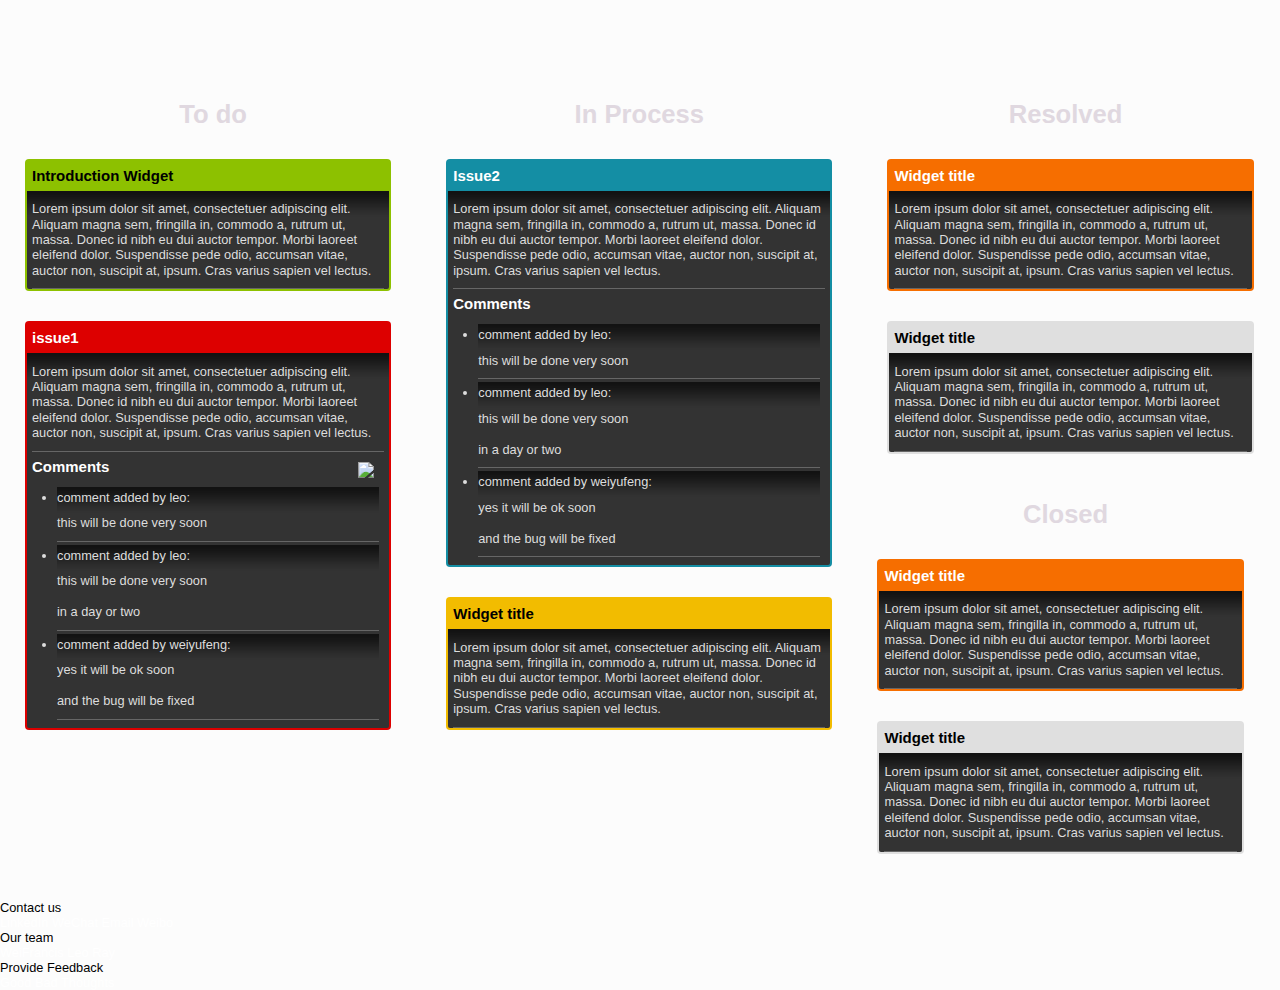
==== index.html @ b5c70c32 "set footer" ====
<!DOCTYPE html PUBLIC "-//W3C//DTD XHTML 1.0 Strict//EN" "http://www.w3.org/TR/xhtml1/DTD/xhtml1-strict.dtd">
<html xmlns="http://www.w3.org/1999/xhtml" lang="en">
<head>
        <meta http-equiv="Content-Type" content="text/html; charset=UTF-8" />
        <title>iNettuts - Welcome!</title>
        
        <link href="inettuts.css" rel="stylesheet" type="text/css" />
        <link rel="stylesheet" href="bootstrap/Buttons/Buttons/css/font-awesome.min.css" />
        <link rel="stylesheet" href="bootstrap/Buttons/Buttons/css/buttons.css" />
        <link rel="stylesheet" type="text/css" href="packaged/css/semantic.css">
        <!--
        <script type="text/javascript" src="javascripts/jquery-1.10.2.min.js"></script> 
        -->
        
        <script type="text/javascript" src="http://jqueryjs.googlecode.com/files/jquery-1.2.6.min.js"></script> 
        <script type="text/javascript" src="jquery-ui-personalized-1.6rc2.min.js"></script>        
        

        <script type="text/javascript">
        $(function(){
          $("#models").load("widget-model.html");
          //$("body").append("widget-model.html");
        });
        </script>

</head>
<body>
    


    <div id="head" class="ui inverted page grid masthead segment">
        <div class="ui transition information visible">
            <h1 class="ui inverted header">Project Name</h1>
        </div>
    </div>
    

    <div id="columns" class="ui inverted page grid stackable relaxed feature segment">
            
        <ul id="column1" class="column">
            <div style="color:#E0D8E0" align="center">
                <h1>To do</h1>
            </div>

            <li class="widget color-green" id="intro">
                <div class="widget-head">
                    <h3>Introduction Widget</h3>
                </div>
                <div class="widget-content">
                    <p>Lorem ipsum dolor sit amet, consectetuer adipiscing elit. Aliquam magna sem, fringilla in, commodo a, rutrum ut, massa. Donec id nibh eu dui auctor tempor. Morbi laoreet eleifend dolor. Suspendisse pede odio, accumsan vitae, auctor non, suscipit at, ipsum. Cras varius sapien vel lectus.</p>
                </div>
            </li>

            <li class="widget color-red" >  
                <div class="widget-head">
                    <h3>issue1</h3>
                </div>

                <div class="widget-content">
                    <p>Lorem ipsum dolor sit amet, consectetuer adipiscing elit. Aliquam magna sem, fringilla in, commodo a, rutrum ut, massa. Donec id nibh eu dui auctor tempor. Morbi laoreet eleifend dolor. Suspendisse pede odio, accumsan vitae, auctor non, suscipit at, ipsum. Cras varius sapien vel lectus.</p>

                    <div class="comments-head">
                            
                            <h3> Comments
                                <a id="createCmt" href="javascript:void(0)"><img src="img/createbtn.png" style="border:0px"  /></a>
                            </h3> 
                            
                    </div>
                    

                    <div id="commentstag_issue1" class="comments-content">
                        <ul>
                         <li>comment added by leo:
                            <p>this will be done very soon</p>
                         </li>
                         <li>comment added by leo:
                            <p>this will be done very soon<br></br>in a day or two</p>
                         </li>
                         <li>comment added by weiyufeng:
                            <p>yes it will be ok soon<br> </br>and the bug will be fixed</p>
                         </li>
                        </ul>
                    </div>

                </div>
            </li>
            
        </ul>

        <ul id="column2" class="column">
            <div style="color:#E0D8E0" align="center">
                <h1>In Process</h1>
            </div>
            <li class="widget color-blue">  
                <div class="widget-head">
                    <h3>Issue2</h3>
                </div>
                <div class="widget-content">
                    <p>Lorem ipsum dolor sit amet, consectetuer adipiscing elit. Aliquam magna sem, fringilla in, commodo a, rutrum ut, massa. Donec id nibh eu dui auctor tempor. Morbi laoreet eleifend dolor. Suspendisse pede odio, accumsan vitae, auctor non, suscipit at, ipsum. Cras varius sapien vel lectus.</p>


                    <div class="comments-head">
                            <h3> Comments</h3>
                    </div>

                    <div id="commentstag_issue2" class="comments-content">
                        <ul>
                         <li>comment added by leo:
                            <p>this will be done very soon</p>
                         </li>
                         <li>comment added by leo:
                            <p>this will be done very soon<br></br>in a day or two</p>
                         </li>
                         <li>comment added by weiyufeng:
                            <p>yes it will be ok soon<br></br> and the bug will be fixed</p>
                         </li>
                        </ul>
                    </div>
                </div>
            </li>
            <li class="widget color-yellow">  
                <div class="widget-head">
                    <h3>Widget title</h3>
                </div>
                <div class="widget-content">
                    <p>Lorem ipsum dolor sit amet, consectetuer adipiscing elit. Aliquam magna sem, fringilla in, commodo a, rutrum ut, massa. Donec id nibh eu dui auctor tempor. Morbi laoreet eleifend dolor. Suspendisse pede odio, accumsan vitae, auctor non, suscipit at, ipsum. Cras varius sapien vel lectus.</p>
                </div>
            </li>
        </ul>


        <ul id="column3" class="column">
            <div style="color:#E0D8E0" align="center">
                <h1>Resolved</h1>
            </div>
            <li class="widget color-orange">  
                <div class="widget-head">
                    <h3>Widget title</h3>
                </div>
                <div class="widget-content">
                    <p>Lorem ipsum dolor sit amet, consectetuer adipiscing elit. Aliquam magna sem, fringilla in, commodo a, rutrum ut, massa. Donec id nibh eu dui auctor tempor. Morbi laoreet eleifend dolor. Suspendisse pede odio, accumsan vitae, auctor non, suscipit at, ipsum. Cras varius sapien vel lectus.</p>
                </div>
            </li>
            <li class="widget color-white">  
                <div class="widget-head">
                    <h3>Widget title</h3>
                </div>
                <div class="widget-content">
                    <p>Lorem ipsum dolor sit amet, consectetuer adipiscing elit. Aliquam magna sem, fringilla in, commodo a, rutrum ut, massa. Donec id nibh eu dui auctor tempor. Morbi laoreet eleifend dolor. Suspendisse pede odio, accumsan vitae, auctor non, suscipit at, ipsum. Cras varius sapien vel lectus.</p>
                </div>
            </li>
        </ul>


        <ul id="column4" class="column alignright">
            <div style="color:#E0D8E0" align="center">
                <h1>Closed</h1>
            </div>
            <li class="widget color-orange">  
                <div class="widget-head">
                    <h3>Widget title</h3>
                </div>
                <div class="widget-content">
                    <p>Lorem ipsum dolor sit amet, consectetuer adipiscing elit. Aliquam magna sem, fringilla in, commodo a, rutrum ut, massa. Donec id nibh eu dui auctor tempor. Morbi laoreet eleifend dolor. Suspendisse pede odio, accumsan vitae, auctor non, suscipit at, ipsum. Cras varius sapien vel lectus.</p>
                </div>
            </li>
            <li class="widget color-white">  
                <div class="widget-head">
                    <h3>Widget title</h3>
                </div>
                <div class="widget-content">
                    <p>Lorem ipsum dolor sit amet, consectetuer adipiscing elit. Aliquam magna sem, fringilla in, commodo a, rutrum ut, massa. Donec id nibh eu dui auctor tempor. Morbi laoreet eleifend dolor. Suspendisse pede odio, accumsan vitae, auctor non, suscipit at, ipsum. Cras varius sapien vel lectus.</p>
                </div>
            </li>
        </ul>
        
    </div>
    
    <div class="ui inverted teal page grid segment">

        <div class="ten wide column">
        <div class="ui three column stackable grid">
                <div class="column">
                    <div class="ui header">Contact us
                        <div class="ui inverted link list">
                            <a class="item">LinkedIn</a>
                            <a class="item">WeChat</a>
                            <a class="item">Email</a>
                            <a class="item">Weibo</a>
                        </div>
                    </div>
                </div>
                <div class="column">
                    <div class="ui header">Our team
                        <div class="ui inverted link list">
                            <a class="item">WeiFrancis</a>
                            <a class="item">Leo</a>
                            <a class="item">Ray</a>
                        </div>
                    </div>
                </div>
                <div class="column">
                    <div class="ui header">Provide Feedback
                        <div class="ui inverted link list">
                            <a class="item">Good</a>
                            <a class="item">Bad</a>
                            <a class="item">Thoughts</a>
                        </div>
                    </div>
                </div>
            </div>
        </div>
    </div>

    <div id="models" style="display:none"></div>
    
    <script type="text/javascript" src="inettuts.js"></script>
</body>
</html>
---- inettuts.css ----
/* Reset */
body,img,p,h1,h2,h3,h4,h5,h6,ul,ol {margin:0; padding:0; list-style:none; border:none;}
/* End Reset */

body {font-size:0.8em; font-family:Arial,Verdana,Sans-Serif; background: #FCFCFC;}
a {color:white;}

/* Colors */
.color-yellow {background:#f2bc00;}
.color-red    {background:#dd0000;}
.color-blue   {background:#148ea4;}
.color-white  {background:#dfdfdf;}
.color-orange {background:#f66e00;}
.color-green  {background:#8dc100;}
.color-yellow h3,
.color-white h3,
.color-green h3
	{color:#000;}
.color-red h3,
.color-blue h3,
.color-orange h3
	{color:#FFF;}
/* End Colors */

/* Head section */
#head {
/*    background: #000 url(img/head-bg.png) repeat-x;*/
    height: 100px;
}
#head h1 {
    line-height: 100px;
    color: #222222;
    text-align: center;
/*    background: url(img/inettuts.png) no-repeat center;*/
    text-indent: -9999em
}
/* End Head Section */

/* Columns section */
#columns .column {
    float: left;
    width: 33.3%;
		/* Min-height: */
		min-height: 400px;
		height: auto !important; 
		height: 400px;
}

#columns .column .alignright{
    position: right;
    width: 33.3%;
        /* Min-height: */
        min-height: 400px;
        height: auto !important; 
        height: 400px;
        
}

/* Column dividers (background-images) : */
	#columns #column1 { /*background: url(img/column-bg-left.png) no-repeat right top;*/ }
	#columns #column3 { /*background: url(img/column-bg-right.png) no-repeat left top;*/ }
    #columns #column4 { /*background: url(img/column-bg-right.png) no-repeat left top;*/ }
	
#columns #column1 .widget { margin: 30px 35px 0 25px; }
#columns #column3 .widget { margin: 30px 25px 0 35px; }
#columns #column4 .widget { margin: 30px 35px 0 25px; }
#columns .widget {
    margin: 30px 20px 0 20px;
    padding: 2px;
    -moz-border-radius: 4px;
    -webkit-border-radius: 4px;
}
#columns .widget .widget-head {
    color: #000;
    overflow: hidden;
    width: 100%;
    height: 30px;
    line-height: 30px;
}
#columns .widget .widget-head h3 {
    padding: 0 5px;
    float: left;
}
#columns .widget .widget-content {
    background: #333 url(img/widget-content-bg.png) repeat-x;
    padding: 0 5px;
    color: #DDD;
    -moz-border-radius-bottomleft: 2px;
    -moz-border-radius-bottomright: 2px;
    -webkit-border-bottom-left-radius: 2px;
    -webkit-border-bottom-right-radius: 2px;
    line-height: 1.2em;
    overflow: hidden;
}

#columns .widget .widget-content p {
    padding: 0.8em 0;
    border-bottom: 1px solid #666;
}
#columns .widget .widget-content img {
    float: right;
    margin: 10px;
    border: 1px solid #FFF;
}
#columns .widget .widget-content pre {
    padding: 0.5em 5px;
    color: #EEE;
    font-size: 12px;
}
#columns .widget .widget-content ul {
    padding: 5px 0 5px 20px;
    list-style: disc;
}
#columns .widget .widget-content ul li {padding: 3px 0;}
#columns .widget .widget-content ul.images {
    padding: 7px 0 0 0;
    list-style: none;
    height: 1%;
}
#columns .widget .widget-content ul.images li {
    display: inline;
    float: left;
}
#columns .widget .widget-content ul.images img {
    display: inline;
    float: left;
    margin: 0 0 7px 7px;
}
#columns .widget .widget-content .comments-head{
    color: #000;
    overflow: hidden;
    width: 100%;
    height: 30px;
    line-height: 30px;
}
#columns .widget .widget-content .comments-content{
    padding: 0 5px;
    color: #DDD;
    -moz-border-radius-bottomleft: 2px;
    -moz-border-radius-bottomright: 2px;
    -webkit-border-bottom-left-radius: 2px;
    -webkit-border-bottom-right-radius: 2px;
    line-height: 1.2em;
    overflow: hidden;
}
#columns .widget .widget-content .comments-content ul li{
    background: #333 url(img/widget-content-bg.png) repeat-x;
}
/* End Columns section */
---- bootstrap/Buttons/Buttons/css/buttons.css ----
@-webkit-keyframes glowing {
  /* line 8, ../scss/partials/_glow.scss */
  from {
    -webkit-box-shadow: 0px 0px 0px rgba(44, 154, 219, 0.3), 0px 1px 2px rgba(0, 0, 0, 0.2);
    -moz-box-shadow: 0px 0px 0px rgba(44, 154, 219, 0.3), 0px 1px 2px rgba(0, 0, 0, 0.2);
    box-shadow: 0px 0px 0px rgba(44, 154, 219, 0.3), 0px 1px 2px rgba(0, 0, 0, 0.2);
  }

  /* line 9, ../scss/partials/_glow.scss */
  50% {
    -webkit-box-shadow: 0px 0px 16px rgba(44, 154, 219, 0.8), 0px 1px 2px rgba(0, 0, 0, 0.2);
    -moz-box-shadow: 0px 0px 16px rgba(44, 154, 219, 0.8), 0px 1px 2px rgba(0, 0, 0, 0.2);
    box-shadow: 0px 0px 16px rgba(44, 154, 219, 0.8), 0px 1px 2px rgba(0, 0, 0, 0.2);
  }

  /* line 10, ../scss/partials/_glow.scss */
  to {
    -webkit-box-shadow: 0px 0px 0px rgba(44, 154, 219, 0.3), 0px 1px 2px rgba(0, 0, 0, 0.2);
    -moz-box-shadow: 0px 0px 0px rgba(44, 154, 219, 0.3), 0px 1px 2px rgba(0, 0, 0, 0.2);
    box-shadow: 0px 0px 0px rgba(44, 154, 219, 0.3), 0px 1px 2px rgba(0, 0, 0, 0.2);
  }
}

@-khtml-keyframes glowing {
  /* line 14, ../scss/partials/_glow.scss */
  from {
    -webkit-box-shadow: 0px 0px 0px rgba(44, 154, 219, 0.3), 0px 1px 2px rgba(0, 0, 0, 0.2);
    -moz-box-shadow: 0px 0px 0px rgba(44, 154, 219, 0.3), 0px 1px 2px rgba(0, 0, 0, 0.2);
    box-shadow: 0px 0px 0px rgba(44, 154, 219, 0.3), 0px 1px 2px rgba(0, 0, 0, 0.2);
  }

  /* line 15, ../scss/partials/_glow.scss */
  50% {
    -webkit-box-shadow: 0px 0px 16px rgba(44, 154, 219, 0.8), 0px 1px 2px rgba(0, 0, 0, 0.2);
    -moz-box-shadow: 0px 0px 16px rgba(44, 154, 219, 0.8), 0px 1px 2px rgba(0, 0, 0, 0.2);
    box-shadow: 0px 0px 16px rgba(44, 154, 219, 0.8), 0px 1px 2px rgba(0, 0, 0, 0.2);
  }

  /* line 16, ../scss/partials/_glow.scss */
  to {
    -webkit-box-shadow: 0px 0px 0px rgba(44, 154, 219, 0.3), 0px 1px 2px rgba(0, 0, 0, 0.2);
    -moz-box-shadow: 0px 0px 0px rgba(44, 154, 219, 0.3), 0px 1px 2px rgba(0, 0, 0, 0.2);
    box-shadow: 0px 0px 0px rgba(44, 154, 219, 0.3), 0px 1px 2px rgba(0, 0, 0, 0.2);
  }
}

@-moz-keyframes glowing {
  /* line 20, ../scss/partials/_glow.scss */
  from {
    -webkit-box-shadow: 0px 0px 0px rgba(44, 154, 219, 0.3), 0px 1px 2px rgba(0, 0, 0, 0.2);
    -moz-box-shadow: 0px 0px 0px rgba(44, 154, 219, 0.3), 0px 1px 2px rgba(0, 0, 0, 0.2);
    box-shadow: 0px 0px 0px rgba(44, 154, 219, 0.3), 0px 1px 2px rgba(0, 0, 0, 0.2);
  }

  /* line 21, ../scss/partials/_glow.scss */
  50% {
    -webkit-box-shadow: 0px 0px 16px rgba(44, 154, 219, 0.8), 0px 1px 2px rgba(0, 0, 0, 0.2);
    -moz-box-shadow: 0px 0px 16px rgba(44, 154, 219, 0.8), 0px 1px 2px rgba(0, 0, 0, 0.2);
    box-shadow: 0px 0px 16px rgba(44, 154, 219, 0.8), 0px 1px 2px rgba(0, 0, 0, 0.2);
  }

  /* line 22, ../scss/partials/_glow.scss */
  to {
    -webkit-box-shadow: 0px 0px 0px rgba(44, 154, 219, 0.3), 0px 1px 2px rgba(0, 0, 0, 0.2);
    -moz-box-shadow: 0px 0px 0px rgba(44, 154, 219, 0.3), 0px 1px 2px rgba(0, 0, 0, 0.2);
    box-shadow: 0px 0px 0px rgba(44, 154, 219, 0.3), 0px 1px 2px rgba(0, 0, 0, 0.2);
  }
}

@-ms-keyframes glowing {
  /* line 26, ../scss/partials/_glow.scss */
  from {
    -webkit-box-shadow: 0px 0px 0px rgba(44, 154, 219, 0.3), 0px 1px 2px rgba(0, 0, 0, 0.2);
    -moz-box-shadow: 0px 0px 0px rgba(44, 154, 219, 0.3), 0px 1px 2px rgba(0, 0, 0, 0.2);
    box-shadow: 0px 0px 0px rgba(44, 154, 219, 0.3), 0px 1px 2px rgba(0, 0, 0, 0.2);
  }

  /* line 27, ../scss/partials/_glow.scss */
  50% {
    -webkit-box-shadow: 0px 0px 16px rgba(44, 154, 219, 0.8), 0px 1px 2px rgba(0, 0, 0, 0.2);
    -moz-box-shadow: 0px 0px 16px rgba(44, 154, 219, 0.8), 0px 1px 2px rgba(0, 0, 0, 0.2);
    box-shadow: 0px 0px 16px rgba(44, 154, 219, 0.8), 0px 1px 2px rgba(0, 0, 0, 0.2);
  }

  /* line 28, ../scss/partials/_glow.scss */
  to {
    -webkit-box-shadow: 0px 0px 0px rgba(44, 154, 219, 0.3), 0px 1px 2px rgba(0, 0, 0, 0.2);
    -moz-box-shadow: 0px 0px 0px rgba(44, 154, 219, 0.3), 0px 1px 2px rgba(0, 0, 0, 0.2);
    box-shadow: 0px 0px 0px rgba(44, 154, 219, 0.3), 0px 1px 2px rgba(0, 0, 0, 0.2);
  }
}

@-o-keyframes glowing {
  /* line 32, ../scss/partials/_glow.scss */
  from {
    -webkit-box-shadow: 0px 0px 0px rgba(44, 154, 219, 0.3), 0px 1px 2px rgba(0, 0, 0, 0.2);
    -moz-box-shadow: 0px 0px 0px rgba(44, 154, 219, 0.3), 0px 1px 2px rgba(0, 0, 0, 0.2);
    box-shadow: 0px 0px 0px rgba(44, 154, 219, 0.3), 0px 1px 2px rgba(0, 0, 0, 0.2);
  }

  /* line 33, ../scss/partials/_glow.scss */
  50% {
    -webkit-box-shadow: 0px 0px 16px rgba(44, 154, 219, 0.8), 0px 1px 2px rgba(0, 0, 0, 0.2);
    -moz-box-shadow: 0px 0px 16px rgba(44, 154, 219, 0.8), 0px 1px 2px rgba(0, 0, 0, 0.2);
    box-shadow: 0px 0px 16px rgba(44, 154, 219, 0.8), 0px 1px 2px rgba(0, 0, 0, 0.2);
  }

  /* line 34, ../scss/partials/_glow.scss */
  to {
    -webkit-box-shadow: 0px 0px 0px rgba(44, 154, 219, 0.3), 0px 1px 2px rgba(0, 0, 0, 0.2);
    -moz-box-shadow: 0px 0px 0px rgba(44, 154, 219, 0.3), 0px 1px 2px rgba(0, 0, 0, 0.2);
    box-shadow: 0px 0px 0px rgba(44, 154, 219, 0.3), 0px 1px 2px rgba(0, 0, 0, 0.2);
  }
}

@keyframes glowing {
  /* line 38, ../scss/partials/_glow.scss */
  from {
    -webkit-box-shadow: 0px 0px 0px rgba(44, 154, 219, 0.3), 0px 1px 2px rgba(0, 0, 0, 0.2);
    -moz-box-shadow: 0px 0px 0px rgba(44, 154, 219, 0.3), 0px 1px 2px rgba(0, 0, 0, 0.2);
    box-shadow: 0px 0px 0px rgba(44, 154, 219, 0.3), 0px 1px 2px rgba(0, 0, 0, 0.2);
  }

  /* line 39, ../scss/partials/_glow.scss */
  50% {
    -webkit-box-shadow: 0px 0px 16px rgba(44, 154, 219, 0.8), 0px 1px 2px rgba(0, 0, 0, 0.2);
    -moz-box-shadow: 0px 0px 16px rgba(44, 154, 219, 0.8), 0px 1px 2px rgba(0, 0, 0, 0.2);
    box-shadow: 0px 0px 16px rgba(44, 154, 219, 0.8), 0px 1px 2px rgba(0, 0, 0, 0.2);
  }

  /* line 40, ../scss/partials/_glow.scss */
  to {
    -webkit-box-shadow: 0px 0px 0px rgba(44, 154, 219, 0.3), 0px 1px 2px rgba(0, 0, 0, 0.2);
    -moz-box-shadow: 0px 0px 0px rgba(44, 154, 219, 0.3), 0px 1px 2px rgba(0, 0, 0, 0.2);
    box-shadow: 0px 0px 0px rgba(44, 154, 219, 0.3), 0px 1px 2px rgba(0, 0, 0, 0.2);
  }
}

/* line 25, ../scss/partials/_buttons.scss */
.button {
  -webkit-box-shadow: inset 0px 1px 0px rgba(255, 255, 255, 0.5), 0px 1px 2px rgba(0, 0, 0, 0.15);
  -moz-box-shadow: inset 0px 1px 0px rgba(255, 255, 255, 0.5), 0px 1px 2px rgba(0, 0, 0, 0.15);
  box-shadow: inset 0px 1px 0px rgba(255, 255, 255, 0.5), 0px 1px 2px rgba(0, 0, 0, 0.15);
  background-color: #eeeeee;
  background: -webkit-gradient(linear, 50% 0%, 50% 100%, color-stop(0%, #fbfbfb), color-stop(100%, #e1e1e1));
  background: -webkit-linear-gradient(top, #fbfbfb, #e1e1e1);
  background: -moz-linear-gradient(top, #fbfbfb, #e1e1e1);
  background: -o-linear-gradient(top, #fbfbfb, #e1e1e1);
  background: linear-gradient(top, #fbfbfb, #e1e1e1);
  display: -moz-inline-stack;
  display: inline-block;
  vertical-align: middle;
  *vertical-align: auto;
  zoom: 1;
  *display: inline;
  border: 1px solid #d4d4d4;
  height: 32px;
  line-height: 32px;
  padding: 0px 25.6px;
  font-weight: 300;
  font-size: 14px;
  font-family: "HelveticaNeue-Light", "Helvetica Neue Light", "Helvetica Neue", Helvetica, Arial, "Lucida Grande", sans-serif;
  color: #666666;
  text-shadow: 0 1px 1px white;
  margin: 0;
  text-decoration: none;
  text-align: center;
}
/* line 43, ../scss/partials/_buttons.scss */
.button:hover {
  background-color: #eeeeee;
  background: -webkit-gradient(linear, 50% 0%, 50% 100%, color-stop(0%, #ffffff), color-stop(100%, #dcdcdc));
  background: -webkit-linear-gradient(top, #ffffff, #dcdcdc);
  background: -moz-linear-gradient(top, #ffffff, #dcdcdc);
  background: -o-linear-gradient(top, #ffffff, #dcdcdc);
  background: linear-gradient(top, #ffffff, #dcdcdc);
}
/* line 47, ../scss/partials/_buttons.scss */
.button:active {
  -webkit-box-shadow: inset 0px 1px 3px rgba(0, 0, 0, 0.3), 0px 1px 0px white;
  -moz-box-shadow: inset 0px 1px 3px rgba(0, 0, 0, 0.3), 0px 1px 0px white;
  box-shadow: inset 0px 1px 3px rgba(0, 0, 0, 0.3), 0px 1px 0px white;
  text-shadow: 0px 1px 0px rgba(255, 255, 255, 0.4);
  background: #eeeeee;
  color: #bbbbbb;
}
/* line 53, ../scss/partials/_buttons.scss */
.button:focus {
  outline: none;
}

/* line 59, ../scss/partials/_buttons.scss */
input.button, button.button {
  height: 34px;
  cursor: pointer;
}

/* line 65, ../scss/partials/_buttons.scss */
.button-block {
  display: block;
}

/* line 74, ../scss/partials/_buttons.scss */
.button.disabled,
.button.disabled:hover,
.button.disabled:active,
input.button:disabled,
button.button:disabled {
  -webkit-box-shadow: 0px 1px 2px rgba(0, 0, 0, 0.1);
  -moz-box-shadow: 0px 1px 2px rgba(0, 0, 0, 0.1);
  box-shadow: 0px 1px 2px rgba(0, 0, 0, 0.1);
  background: #EEE;
  border: 1px solid #DDD;
  text-shadow: 0 1px 1px white;
  color: #CCC;
  cursor: default;
}

/* line 84, ../scss/partials/_buttons.scss */
.button-wrap {
  background: -webkit-gradient(linear, 50% 0%, 50% 100%, color-stop(0%, #e3e3e3), color-stop(100%, #f2f2f2));
  background: -webkit-linear-gradient(top, #e3e3e3, #f2f2f2);
  background: -moz-linear-gradient(top, #e3e3e3, #f2f2f2);
  background: -o-linear-gradient(top, #e3e3e3, #f2f2f2);
  background: linear-gradient(top, #e3e3e3, #f2f2f2);
  -webkit-border-radius: 200px;
  -moz-border-radius: 200px;
  -ms-border-radius: 200px;
  -o-border-radius: 200px;
  border-radius: 200px;
  -webkit-box-shadow: inset 0px 1px 3px rgba(0, 0, 0, 0.04);
  -moz-box-shadow: inset 0px 1px 3px rgba(0, 0, 0, 0.04);
  box-shadow: inset 0px 1px 3px rgba(0, 0, 0, 0.04);
  padding: 10px;
  display: inline-block;
}

/* line 100, ../scss/partials/_buttons.scss */
.button-rounded {
  -webkit-border-radius: 3px;
  -moz-border-radius: 3px;
  -ms-border-radius: 3px;
  -o-border-radius: 3px;
  border-radius: 3px;
}

/* line 100, ../scss/partials/_buttons.scss */
.button-pill {
  -webkit-border-radius: 50px;
  -moz-border-radius: 50px;
  -ms-border-radius: 50px;
  -o-border-radius: 50px;
  border-radius: 50px;
}

/* line 100, ../scss/partials/_buttons.scss */
.button-circle {
  -webkit-border-radius: 240px;
  -moz-border-radius: 240px;
  -ms-border-radius: 240px;
  -o-border-radius: 240px;
  border-radius: 240px;
  -webkit-box-shadow: inset 0px 1px 1px rgba(255, 255, 255, 0.5), 0px 1px 2px rgba(0, 0, 0, 0.2);
  -moz-box-shadow: inset 0px 1px 1px rgba(255, 255, 255, 0.5), 0px 1px 2px rgba(0, 0, 0, 0.2);
  box-shadow: inset 0px 1px 1px rgba(255, 255, 255, 0.5), 0px 1px 2px rgba(0, 0, 0, 0.2);
  width: 120px;
  line-height: 120px;
  height: 120px;
  padding: 0px;
  border-width: 4px;
  font-size: 18px;
}

/* line 135, ../scss/partials/_buttons.scss */
.button-primary {
  background: -webkit-gradient(linear, 50% 0%, 50% 100%, color-stop(0%, #00b5e5), color-stop(100%, #008db2));
  background: -webkit-linear-gradient(top, #00b5e5, #008db2);
  background: -moz-linear-gradient(top, #00b5e5, #008db2);
  background: -o-linear-gradient(top, #00b5e5, #008db2);
  background: linear-gradient(top, #00b5e5, #008db2);
  background-color: #00a1cb;
  border-color: #007998;
  color: white;
  text-shadow: 0 -1px 1px rgba(0, 40, 50, 0.35);
}
/* line 142, ../scss/partials/_buttons.scss */
.button-primary:hover {
  background-color: #00a1cb;
  background: -webkit-gradient(linear, 50% 0%, 50% 100%, color-stop(0%, #00c9fe), color-stop(100%, #008db2));
  background: -webkit-linear-gradient(top, #00c9fe, #008db2);
  background: -moz-linear-gradient(top, #00c9fe, #008db2);
  background: -o-linear-gradient(top, #00c9fe, #008db2);
  background: linear-gradient(top, #00c9fe, #008db2);
}
/* line 146, ../scss/partials/_buttons.scss */
.button-primary:active {
  background: #1495b7;
  color: #005065;
}

/* line 135, ../scss/partials/_buttons.scss */
.button-action {
  background: -webkit-gradient(linear, 50% 0%, 50% 100%, color-stop(0%, #8fcf00), color-stop(100%, #6b9c00));
  background: -webkit-linear-gradient(top, #8fcf00, #6b9c00);
  background: -moz-linear-gradient(top, #8fcf00, #6b9c00);
  background: -o-linear-gradient(top, #8fcf00, #6b9c00);
  background: linear-gradient(top, #8fcf00, #6b9c00);
  background-color: #7db500;
  border-color: #5a8200;
  color: white;
  text-shadow: 0 -1px 1px rgba(19, 28, 0, 0.35);
}
/* line 142, ../scss/partials/_buttons.scss */
.button-action:hover {
  background-color: #7db500;
  background: -webkit-gradient(linear, 50% 0%, 50% 100%, color-stop(0%, #a0e800), color-stop(100%, #6b9c00));
  background: -webkit-linear-gradient(top, #a0e800, #6b9c00);
  background: -moz-linear-gradient(top, #a0e800, #6b9c00);
  background: -o-linear-gradient(top, #a0e800, #6b9c00);
  background: linear-gradient(top, #a0e800, #6b9c00);
}
/* line 146, ../scss/partials/_buttons.scss */
.button-action:active {
  background: #76a312;
  color: #374f00;
}

/* line 135, ../scss/partials/_buttons.scss */
.button-highlight {
  background: -webkit-gradient(linear, 50% 0%, 50% 100%, color-stop(0%, #fa9915), color-stop(100%, #d87e04));
  background: -webkit-linear-gradient(top, #fa9915, #d87e04);
  background: -moz-linear-gradient(top, #fa9915, #d87e04);
  background: -o-linear-gradient(top, #fa9915, #d87e04);
  background: linear-gradient(top, #fa9915, #d87e04);
  background-color: #f18d05;
  border-color: #bf7004;
  color: white;
  text-shadow: 0 -1px 1px rgba(91, 53, 2, 0.35);
}
/* line 142, ../scss/partials/_buttons.scss */
.button-highlight:hover {
  background-color: #f18d05;
  background: -webkit-gradient(linear, 50% 0%, 50% 100%, color-stop(0%, #fba42e), color-stop(100%, #d87e04));
  background: -webkit-linear-gradient(top, #fba42e, #d87e04);
  background: -moz-linear-gradient(top, #fba42e, #d87e04);
  background: -o-linear-gradient(top, #fba42e, #d87e04);
  background: linear-gradient(top, #fba42e, #d87e04);
}
/* line 146, ../scss/partials/_buttons.scss */
.button-highlight:active {
  background: #d8891e;
  color: #8d5303;
}

/* line 135, ../scss/partials/_buttons.scss */
.button-caution {
  background: -webkit-gradient(linear, 50% 0%, 50% 100%, color-stop(0%, #e8543f), color-stop(100%, #d9331a));
  background: -webkit-linear-gradient(top, #e8543f, #d9331a);
  background: -moz-linear-gradient(top, #e8543f, #d9331a);
  background: -o-linear-gradient(top, #e8543f, #d9331a);
  background: linear-gradient(top, #e8543f, #d9331a);
  background-color: #e54028;
  border-color: #c22d18;
  color: white;
  text-shadow: 0 -1px 1px rgba(103, 24, 13, 0.35);
}
/* line 142, ../scss/partials/_buttons.scss */
.button-caution:hover {
  background-color: #e54028;
  background: -webkit-gradient(linear, 50% 0%, 50% 100%, color-stop(0%, #eb6855), color-stop(100%, #d9331a));
  background: -webkit-linear-gradient(top, #eb6855, #d9331a);
  background: -moz-linear-gradient(top, #eb6855, #d9331a);
  background: -o-linear-gradient(top, #eb6855, #d9331a);
  background: linear-gradient(top, #eb6855, #d9331a);
}
/* line 146, ../scss/partials/_buttons.scss */
.button-caution:active {
  background: #cd5240;
  color: #952312;
}

/* line 135, ../scss/partials/_buttons.scss */
.button-royal {
  background: -webkit-gradient(linear, 50% 0%, 50% 100%, color-stop(0%, #99389f), color-stop(100%, #752a79));
  background: -webkit-linear-gradient(top, #99389f, #752a79);
  background: -moz-linear-gradient(top, #99389f, #752a79);
  background: -o-linear-gradient(top, #99389f, #752a79);
  background: linear-gradient(top, #99389f, #752a79);
  background-color: #87318c;
  border-color: #632466;
  color: white;
  text-shadow: 0 -1px 1px rgba(26, 9, 27, 0.35);
}
/* line 142, ../scss/partials/_buttons.scss */
.button-royal:hover {
  background-color: #87318c;
  background: -webkit-gradient(linear, 50% 0%, 50% 100%, color-stop(0%, #ab3eb2), color-stop(100%, #752a79));
  background: -webkit-linear-gradient(top, #ab3eb2, #752a79);
  background: -moz-linear-gradient(top, #ab3eb2, #752a79);
  background: -o-linear-gradient(top, #ab3eb2, #752a79);
  background: linear-gradient(top, #ab3eb2, #752a79);
}
/* line 146, ../scss/partials/_buttons.scss */
.button-royal:active {
  background: #764479;
  color: #3e1740;
}

/* line 160, ../scss/partials/_buttons.scss */
.button-flat {
  -webkit-box-shadow: none;
  -moz-box-shadow: none;
  box-shadow: none;
  -webkit-transition-property: background;
  -moz-transition-property: background;
  -o-transition-property: background;
  transition-property: background;
  -webkit-transition-duration: 0.3s;
  -moz-transition-duration: 0.3s;
  -o-transition-duration: 0.3s;
  transition-duration: 0.3s;
  background: #eeeeee;
  border: none;
  text-shadow: none;
}
/* line 169, ../scss/partials/_buttons.scss */
.button-flat:hover {
  background: #fbfbfb;
}
/* line 172, ../scss/partials/_buttons.scss */
.button-flat:active {
  -webkit-transition-duration: 0s;
  -moz-transition-duration: 0s;
  -o-transition-duration: 0s;
  transition-duration: 0s;
  background: #eeeeee;
  color: #bbbbbb;
}
/* line 177, ../scss/partials/_buttons.scss */
.button-flat.disabled {
  -webkit-box-shadow: none;
  -moz-box-shadow: none;
  box-shadow: none;
}

/* line 189, ../scss/partials/_buttons.scss */
.button-flat-primary {
  -webkit-box-shadow: none;
  -moz-box-shadow: none;
  box-shadow: none;
  -webkit-transition-property: background;
  -moz-transition-property: background;
  -o-transition-property: background;
  transition-property: background;
  -webkit-transition-duration: 0.3s;
  -moz-transition-duration: 0.3s;
  -o-transition-duration: 0.3s;
  transition-duration: 0.3s;
  background: #00a1cb;
  color: white;
  text-shadow: none;
  border: none;
}
/* line 198, ../scss/partials/_buttons.scss */
.button-flat-primary:hover {
  background: #00b5e5;
}
/* line 201, ../scss/partials/_buttons.scss */
.button-flat-primary:active {
  -webkit-transition-duration: 0s;
  -moz-transition-duration: 0s;
  -o-transition-duration: 0s;
  transition-duration: 0s;
  background: #1495b7;
  color: #00647f;
}
/* line 206, ../scss/partials/_buttons.scss */
.button-flat-primary.disabled {
  -webkit-box-shadow: none;
  -moz-box-shadow: none;
  box-shadow: none;
}

/* line 189, ../scss/partials/_buttons.scss */
.button-flat-action {
  -webkit-box-shadow: none;
  -moz-box-shadow: none;
  box-shadow: none;
  -webkit-transition-property: background;
  -moz-transition-property: background;
  -o-transition-property: background;
  transition-property: background;
  -webkit-transition-duration: 0.3s;
  -moz-transition-duration: 0.3s;
  -o-transition-duration: 0.3s;
  transition-duration: 0.3s;
  background: #7db500;
  color: white;
  text-shadow: none;
  border: none;
}
/* line 198, ../scss/partials/_buttons.scss */
.button-flat-action:hover {
  background: #8fcf00;
}
/* line 201, ../scss/partials/_buttons.scss */
.button-flat-action:active {
  -webkit-transition-duration: 0s;
  -moz-transition-duration: 0s;
  -o-transition-duration: 0s;
  transition-duration: 0s;
  background: #76a312;
  color: #486900;
}
/* line 206, ../scss/partials/_buttons.scss */
.button-flat-action.disabled {
  -webkit-box-shadow: none;
  -moz-box-shadow: none;
  box-shadow: none;
}

/* line 189, ../scss/partials/_buttons.scss */
.button-flat-highlight {
  -webkit-box-shadow: none;
  -moz-box-shadow: none;
  box-shadow: none;
  -webkit-transition-property: background;
  -moz-transition-property: background;
  -o-transition-property: background;
  transition-property: background;
  -webkit-transition-duration: 0.3s;
  -moz-transition-duration: 0.3s;
  -o-transition-duration: 0.3s;
  transition-duration: 0.3s;
  background: #f18d05;
  color: white;
  text-shadow: none;
  border: none;
}
/* line 198, ../scss/partials/_buttons.scss */
.button-flat-highlight:hover {
  background: #fa9915;
}
/* line 201, ../scss/partials/_buttons.scss */
.button-flat-highlight:active {
  -webkit-transition-duration: 0s;
  -moz-transition-duration: 0s;
  -o-transition-duration: 0s;
  transition-duration: 0s;
  background: #d8891e;
  color: #a66103;
}
/* line 206, ../scss/partials/_buttons.scss */
.button-flat-highlight.disabled {
  -webkit-box-shadow: none;
  -moz-box-shadow: none;
  box-shadow: none;
}

/* line 189, ../scss/partials/_buttons.scss */
.button-flat-caution {
  -webkit-box-shadow: none;
  -moz-box-shadow: none;
  box-shadow: none;
  -webkit-transition-property: background;
  -moz-transition-property: background;
  -o-transition-property: background;
  transition-property: background;
  -webkit-transition-duration: 0.3s;
  -moz-transition-duration: 0.3s;
  -o-transition-duration: 0.3s;
  transition-duration: 0.3s;
  background: #e54028;
  color: white;
  text-shadow: none;
  border: none;
}
/* line 198, ../scss/partials/_buttons.scss */
.button-flat-caution:hover {
  background: #e8543f;
}
/* line 201, ../scss/partials/_buttons.scss */
.button-flat-caution:active {
  -webkit-transition-duration: 0s;
  -moz-transition-duration: 0s;
  -o-transition-duration: 0s;
  transition-duration: 0s;
  background: #cd5240;
  color: #ac2815;
}
/* line 206, ../scss/partials/_buttons.scss */
.button-flat-caution.disabled {
  -webkit-box-shadow: none;
  -moz-box-shadow: none;
  box-shadow: none;
}

/* line 189, ../scss/partials/_buttons.scss */
.button-flat-royal {
  -webkit-box-shadow: none;
  -moz-box-shadow: none;
  box-shadow: none;
  -webkit-transition-property: background;
  -moz-transition-property: background;
  -o-transition-property: background;
  transition-property: background;
  -webkit-transition-duration: 0.3s;
  -moz-transition-duration: 0.3s;
  -o-transition-duration: 0.3s;
  transition-duration: 0.3s;
  background: #87318c;
  color: white;
  text-shadow: none;
  border: none;
}
/* line 198, ../scss/partials/_buttons.scss */
.button-flat-royal:hover {
  background: #99389f;
}
/* line 201, ../scss/partials/_buttons.scss */
.button-flat-royal:active {
  -webkit-transition-duration: 0s;
  -moz-transition-duration: 0s;
  -o-transition-duration: 0s;
  transition-duration: 0s;
  background: #764479;
  color: #501d53;
}
/* line 206, ../scss/partials/_buttons.scss */
.button-flat-royal.disabled {
  -webkit-box-shadow: none;
  -moz-box-shadow: none;
  box-shadow: none;
}

/* line 221, ../scss/partials/_buttons.scss */
.button-large {
  font-size: 19px;
  height: 38.4px;
  line-height: 38.4px;
  padding: 0px 30.72px;
}

/* line 245, ../scss/partials/_buttons.scss */
input.button-large, button.button-large {
  height: 40.4px;
}

/* line 221, ../scss/partials/_buttons.scss */
.button-small {
  font-size: 16px;
  height: 25.6px;
  line-height: 25.6px;
  padding: 0px 20.48px;
}

/* line 245, ../scss/partials/_buttons.scss */
input.button-small, button.button-small {
  height: 27.6px;
}

/* line 221, ../scss/partials/_buttons.scss */
.button-tiny {
  font-size: 12px;
  height: 22.4px;
  line-height: 22.4px;
  padding: 0px 17.92px;
}

/* line 245, ../scss/partials/_buttons.scss */
input.button-tiny, button.button-tiny {
  height: 24.4px;
}

/* line 265, ../scss/partials/_buttons.scss */
.button.glow {
  -webkit-animation-duration: 3s;
  -moz-animation-duration: 3s;
  -ms-animation-duration: 3s;
  -o-animation-duration: 3s;
  animation-duration: 3s;
  -webkit-animation-iteration-count: infinite;
  -khtml-animation-iteration-count: infinite;
  -moz-animation-iteration-count: infinite;
  -ms-animation-iteration-count: infinite;
  -o-animation-iteration-count: infinite;
  animation-iteration-count: infinite;
  -webkit-animation-name: glowing;
  -khtml-animation-name: glowing;
  -moz-animation-name: glowing;
  -ms-animation-name: glowing;
  -o-animation-name: glowing;
  animation-name: glowing;
}
/* line 268, ../scss/partials/_buttons.scss */
.button.glow:active {
  -webkit-animation-name: none;
  -moz-animation-name: none;
  -ms-animation-name: none;
  -o-animation-name: none;
  animation-name: none;
  -webkit-box-shadow: inset 0px 1px 3px rgba(0, 0, 0, 0.3), 0px 1px 0px white;
  -moz-box-shadow: inset 0px 1px 3px rgba(0, 0, 0, 0.3), 0px 1px 0px white;
  box-shadow: inset 0px 1px 3px rgba(0, 0, 0, 0.3), 0px 1px 0px white;
}

/* line 279, ../scss/partials/_buttons.scss */
.button-dropdown {
  position: relative;
  overflow: visible;
  display: inline-block;
}
/* line 284, ../scss/partials/_buttons.scss */
.button-dropdown .button-overlay {
  position: fixed;
  top: 0px;
  left: 0px;
  right: 0px;
  bottom: 0px;
  z-index: 999;
}
/* line 295, ../scss/partials/_buttons.scss */
.button-dropdown .button .icon-caret-down {
  font-size: 90%;
  margin: 0px 0px 0px 3px;
  vertical-align: middle;
}
/* line 302, ../scss/partials/_buttons.scss */
.button-dropdown ul.button-dropdown-menu-below {
  top: 115%;
}
/* line 305, ../scss/partials/_buttons.scss */
.button-dropdown ul.button-dropdown-menu-above {
  bottom: 115%;
  top: auto;
}
/* line 311, ../scss/partials/_buttons.scss */
.button-dropdown ul {
  -webkit-box-shadow: 0px 3px 6px rgba(0, 0, 0, 0.6);
  -moz-box-shadow: 0px 3px 6px rgba(0, 0, 0, 0.6);
  box-shadow: 0px 3px 6px rgba(0, 0, 0, 0.6);
  -webkit-border-radius: 3px;
  -moz-border-radius: 3px;
  -ms-border-radius: 3px;
  -o-border-radius: 3px;
  border-radius: 3px;
  display: none;
  position: absolute;
  background: #fcfcfc;
  top: -2px;
  left: -2px;
  z-index: 1000;
  padding: 0px;
  margin: 0px;
  list-style-type: none;
  min-width: 102%;
}
/* line 325, ../scss/partials/_buttons.scss */
.button-dropdown ul li {
  padding: 0px;
  margin: 0px;
  display: block;
}
/* line 330, ../scss/partials/_buttons.scss */
.button-dropdown ul li:first-child a {
  -moz-border-radius-topleft: 3px;
  -webkit-border-top-left-radius: 3px;
  border-top-left-radius: 3px;
  -moz-border-radius-topright: 3px;
  -webkit-border-top-right-radius: 3px;
  border-top-right-radius: 3px;
}
/* line 333, ../scss/partials/_buttons.scss */
.button-dropdown ul li:last-child a {
  -moz-border-radius-bottomleft: 3px;
  -webkit-border-bottom-left-radius: 3px;
  border-bottom-left-radius: 3px;
  -moz-border-radius-bottomright: 3px;
  -webkit-border-bottom-right-radius: 3px;
  border-bottom-right-radius: 3px;
}
/* line 339, ../scss/partials/_buttons.scss */
.button-dropdown ul .button-dropdown-divider {
  -webkit-box-shadow: inset 0px 1px 0px white;
  -moz-box-shadow: inset 0px 1px 0px white;
  box-shadow: inset 0px 1px 0px white;
  border-top: 1px solid #e4e4e4;
}
/* line 344, ../scss/partials/_buttons.scss */
.button-dropdown ul a {
  display: block;
  padding: 0px 20px;
  text-decoration: none;
  font-size: 12px;
  color: #333333;
  line-height: 30px;
  white-space: nowrap;
}
/* line 353, ../scss/partials/_buttons.scss */
.button-dropdown ul a:hover {
  background-color: #3c6ab9;
  color: white;
}
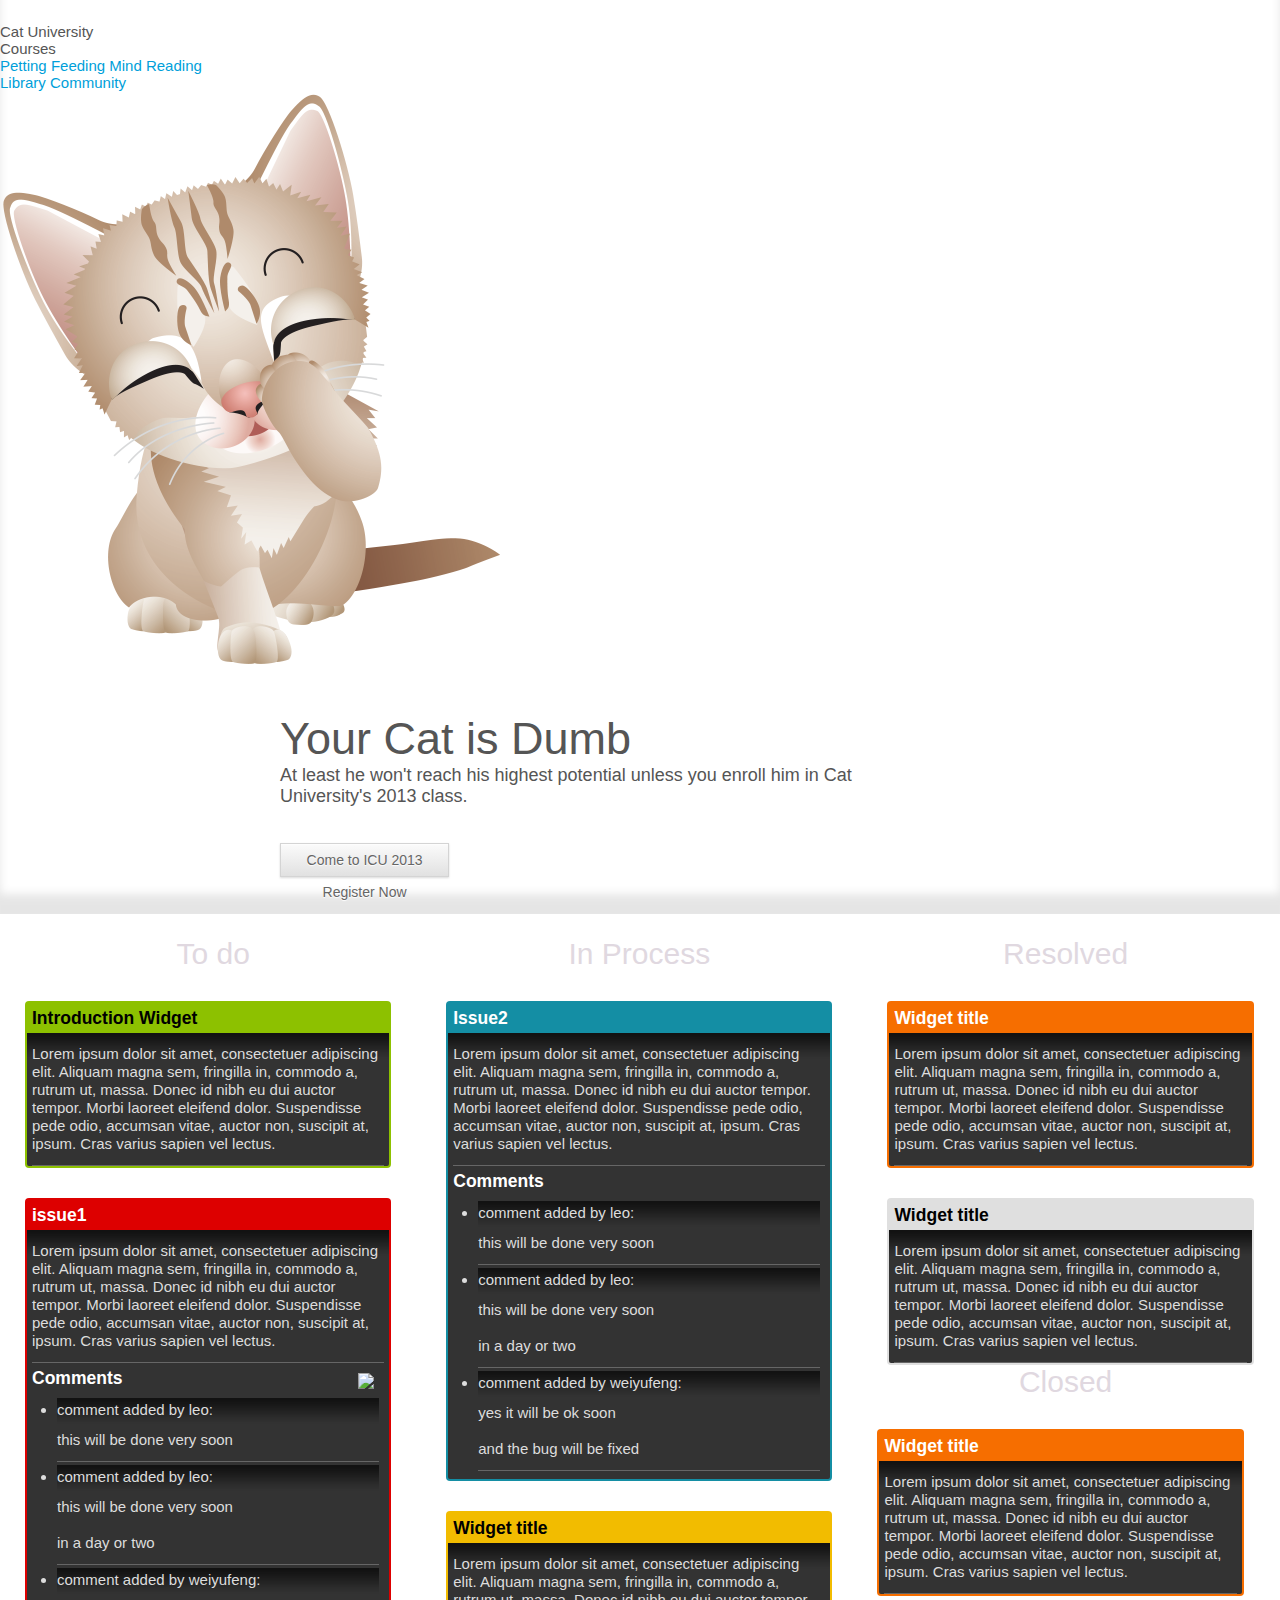
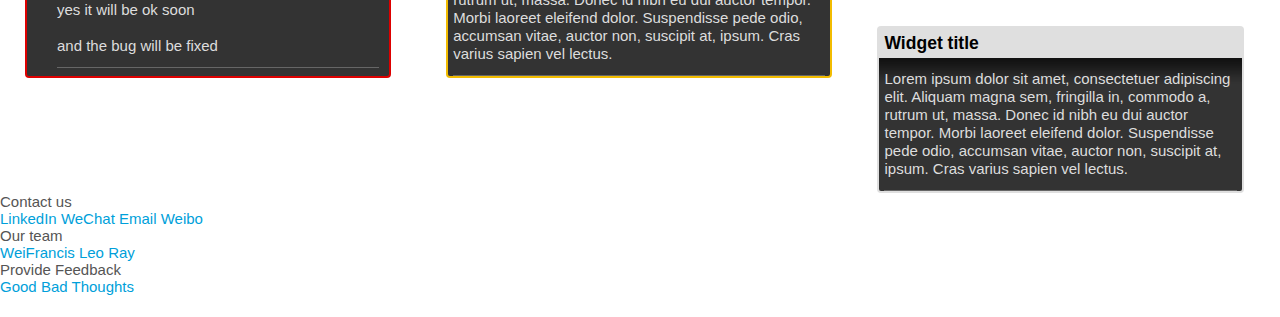
==== commit 184e4fe4: "modify background, add team logo" ====
--- a/index.html
+++ b/index.html
@@ -28,11 +28,46 @@
     
 
 
-    <div id="head" class="ui inverted page grid masthead segment">
-        <div class="ui transition information visible">
-            <h1 class="ui inverted header">Project Name</h1>
+    <div class="ui inverted page grid masthead segment">
+    <div class="column">
+      <div class="inverted secondary pointing ui menu">
+        <div class="header item">Cat University</div>
+        <div class="right menu">
+          <div class="ui top right pointing mobile dropdown link item">
+            Menu
+            <i class="dropdown icon"></i>
+            <div class="menu">
+              <a class="item">Classes</a>
+              <a class="item">Cocktail Hours</a>
+              <a class="item">Community</a>
+            </div>
+          </div>
+          <div class="ui dropdown link item">
+            Courses
+            <i class="dropdown icon"></i>
+            <div class="menu">
+              <a class="item">Petting</a>
+              <a class="item">Feeding</a>
+              <a class="item">Mind Reading</a>
+            </div>
+          </div>
+          <a class="item">Library</a>
+          <a class="item">Community</a>
         </div>
+      </div>
+      <img src="img/cat.png" class="ui medium image">
+      <div class="ui hidden transition information">
+        <h1 class="ui inverted header">
+          Your Cat is Dumb
+        </h1>
+        <p>At least he won't reach his highest potential unless you enroll him in Cat University's 2013 class.</p>
+        <div class="large basic inverted animated fade ui button">
+          <div class="visible content">Come to ICU 2013</div>
+          <div class="hidden content">Register Now</div>
+        </div>
+      </div>
     </div>
+  </div>
     
 
     <div id="columns" class="ui inverted page grid stackable relaxed feature segment">
--- a/inettuts.css
+++ b/inettuts.css
@@ -148,3 +148,200 @@
 }
 /* End Columns section */
 
+/*******************************
+          UI Overrides
+*******************************/
+
+/*******************************
+            Global
+*******************************/
+
+html,
+body {
+  font-size: 15px;
+  height: 100%;
+}
+
+body {
+  font-family: "Open Sans", "Helvetica Neue", "Helvetica", "Arial", sans-serif;
+  background: #FFFFFF;
+  margin: 0px;
+  padding: 0px;
+  color: #555555;
+  text-rendering: optimizeLegibility;
+  min-width: 320px;
+}
+
+/*******************************
+          UI Overrides
+*******************************/
+
+.ui.header {
+  font-family: 'Source Sans Pro', "Helvetica Neue", "Helvetica", "Arial", sans-serif;
+}
+
+.ui.header,
+h1,
+h2 {
+  font-weight: normal !important;
+}
+
+h1.ui.header {
+  font-size: 3em;
+}
+
+h4.ui.header,
+h5.ui.header,
+.ui.icon.header {
+  font-weight: bold !important;
+}
+
+.ui.button {
+  font-weight: normal;
+  text-decoration: none;
+}
+
+a {
+  color: #009FDA;
+  text-decoration: none;
+  -webkit-transition: color 0.3s ease;
+  transition: color 0.3s ease;
+}
+
+a:hover {
+  color: #00BAFF;
+}
+
+p a {
+  font-weight: bold;
+}
+
+/*******************************
+            Global
+*******************************/
+
+.menu .right.menu > .mobile.item {
+  display: none;
+}
+
+.ui.page.grid.segment {
+  padding-top: 1.5rem;
+  padding-bottom: 1.5rem;
+}
+
+.masthead.segment {
+  background-image: url(img/bg.jpg);
+  -webkit-background-size: cover;
+  background-size: cover;
+  margin: 0em;
+  padding-top: 4rem;
+  overflow: hidden;
+  -webkit-box-shadow: 0 -20px 10px 0 rgba(0, 0, 0, 0.1) inset !important;
+  box-shadow: 0 -20px 10px 0 rgba(0, 0, 0, 0.1) inset !important;
+}
+
+.masthead.segment .column {
+  position: relative;
+}
+
+.masthead.segment .information {
+  margin: 3em 1em 1em 280px;
+}
+
+.masthead.segment .information p {
+  max-width: 600px;
+  margin: 0em 0px 2em 0em;
+  font-size: 1.2em;
+}
+
+.masthead.segment h1.ui.header .sub {
+  font-size: 0.7em;
+}
+
+.masthead.segment .image {
+  /*position: absolute;*/
+  top: 0%;
+  left: 0%;
+}
+
+.overview .divided.grid .header + p {
+  min-height: 100px;
+}
+
+.ui.shape .icon,
+.link.list .icon {
+  margin: 0em;
+  padding: 0em;
+}
+
+.ui.cube.shape .side {
+  background-color: transparent;
+}
+
+/*******************************
+          Responsive
+*******************************/
+
+/* Mobile Only */
+
+@media only screen and (max-width : 768px) {
+  .ui.page.grid.segment {
+    padding-top: 2rem;
+    padding-bottom: 2rem;
+  }
+
+  .menu .right.menu > .item {
+    display: none;
+  }
+
+  .menu .right.menu > .mobile.item {
+    display: block;
+  }
+
+  h1.ui.header {
+    font-size: 1.5em;
+  }
+
+  .masthead.segment {
+    -webkit-background-size: auto;
+    background-size: auto;
+  }
+
+  .masthead.segment .information {
+    margin-left: 190px;
+  }
+
+  .masthead.segment .image {
+    bottom: -65px;
+    width: 150px;
+  }
+
+  .masthead.segment .button {
+    font-size: 1rem;
+  }
+
+  .overview .divided.grid .header .icon {
+    font-size: 1.5em;
+  }
+
+  .overview .divided.grid .header + p {
+    min-height: 0px;
+  }
+
+  .masthead.segment .column {
+    font-size: 0.7rem;
+  }
+
+  .masthead.segment .column p {
+    display: none;
+  }
+
+  .selection.list .right.floated {
+    display: none;
+  }
+}
+
+@media only screen and (max-width : 1000px) {
+
+}
+
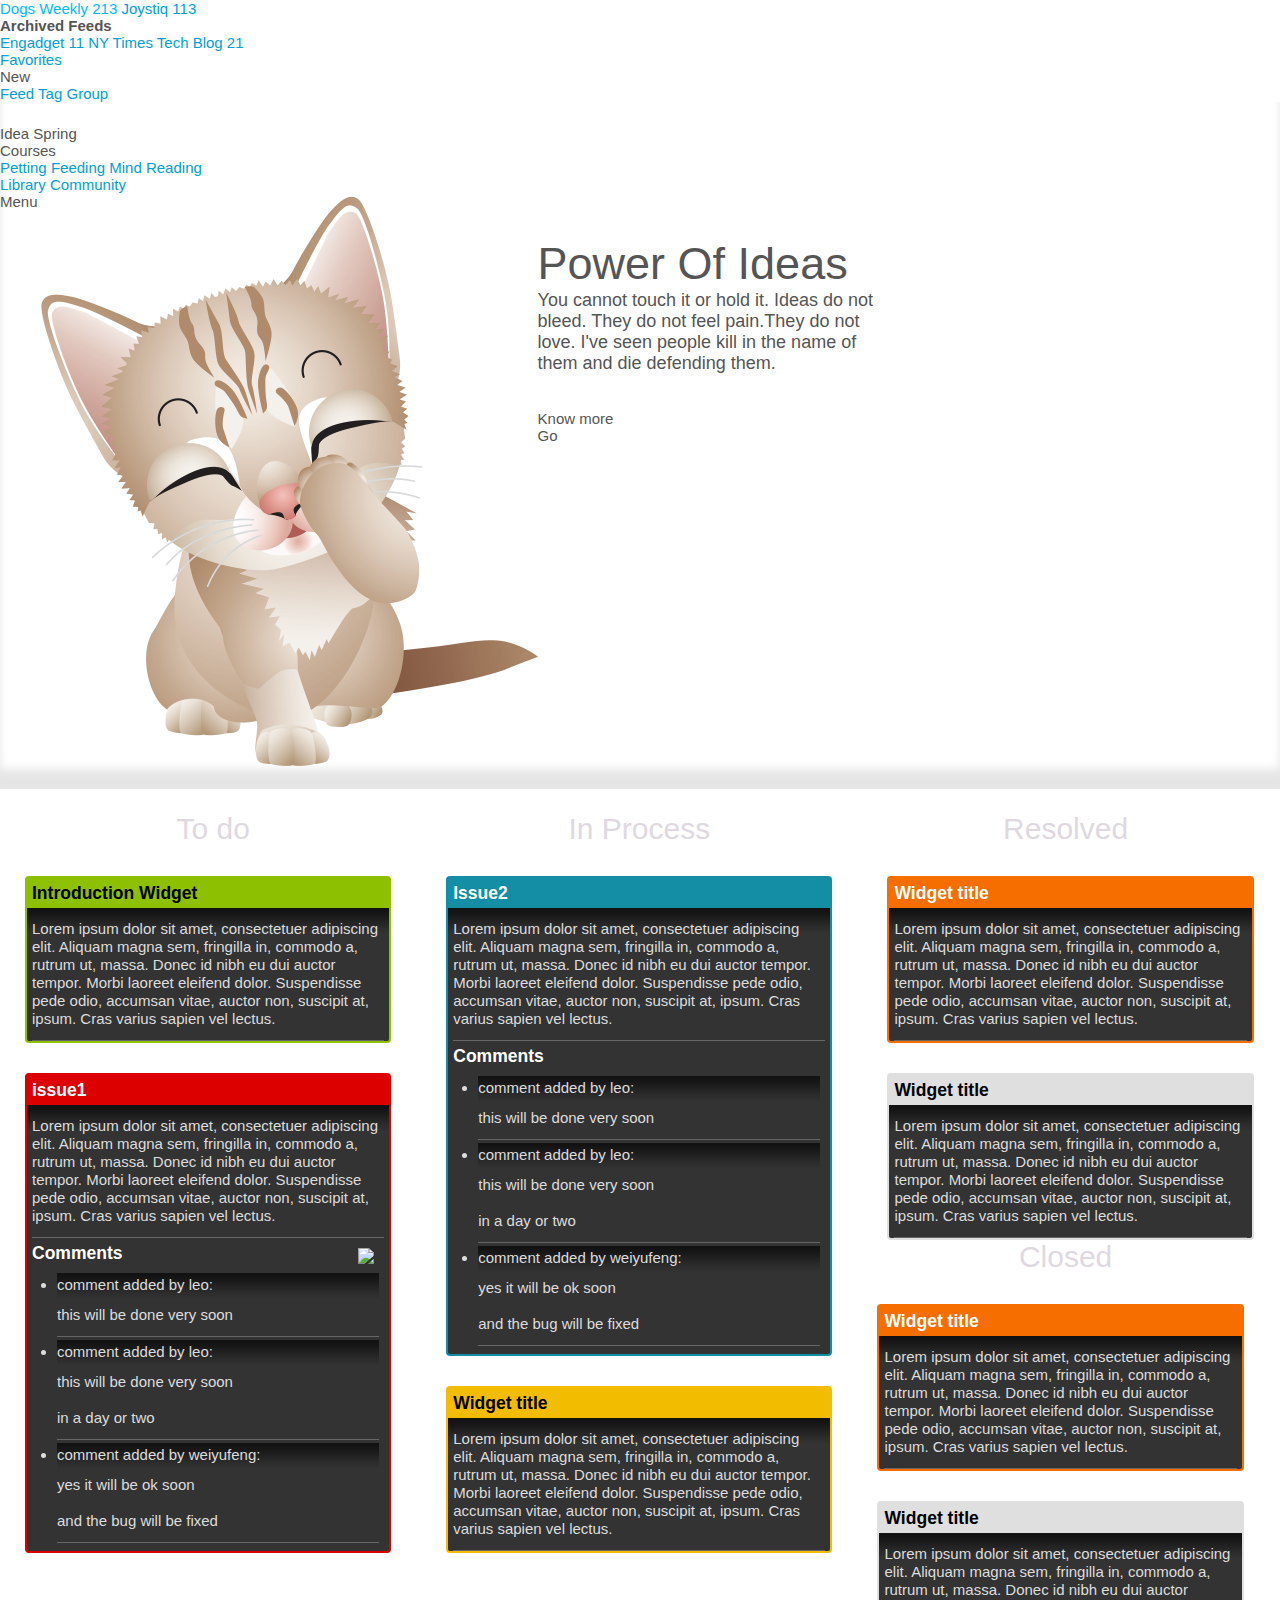
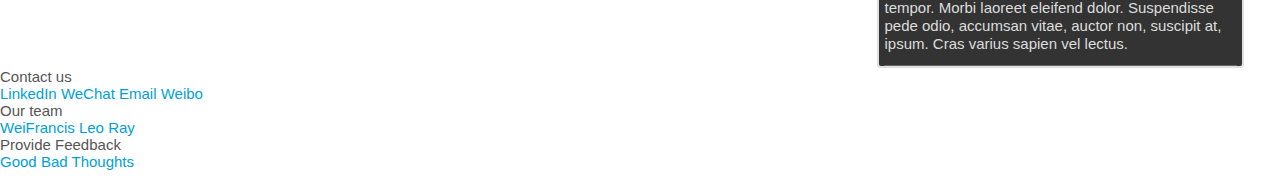
==== commit 8bfc2777: "solve two Jquery lib conflicts" ====
--- a/index.html
+++ b/index.html
@@ -5,15 +5,20 @@
         <title>iNettuts - Welcome!</title>
         
         <link href="inettuts.css" rel="stylesheet" type="text/css" />
-        <link rel="stylesheet" href="bootstrap/Buttons/Buttons/css/font-awesome.min.css" />
-        <link rel="stylesheet" href="bootstrap/Buttons/Buttons/css/buttons.css" />
-        <link rel="stylesheet" type="text/css" href="packaged/css/semantic.css">
+        <link rel="stylesheet" type="text/css" href="semantic/packaged/css/semantic.css">
+        <link rel="stylesheet" type="text/css" href="semantic/uncompressed/views/feed.css">
+        
         <!--
-        <script type="text/javascript" src="javascripts/jquery-1.10.2.min.js"></script> 
-        -->
-        
-        <script type="text/javascript" src="http://jqueryjs.googlecode.com/files/jquery-1.2.6.min.js"></script> 
-        <script type="text/javascript" src="jquery-ui-personalized-1.6rc2.min.js"></script>        
+        <script type="text/javascript" src="javascripts/jquery-1.10.2.min.js"></script> -->
+        
+        <script src="http://cdnjs.cloudflare.com/ajax/libs/jquery/2.0.3/jquery.js"></script>
+        <script src="http://cdnjs.cloudflare.com/ajax/libs/jquery.address/1.6/jquery.address.js"></script>
+        
+        <script type="text/javascript" src="semantic/packaged/javascript/semantic.js"></script>
+
+        <script src="feed.js"></script>
+        
+
         
 
         <script type="text/javascript">
@@ -24,14 +29,43 @@
         </script>
 
 </head>
-<body>
-    
+<body class="">
+    <div class="ui large inverted vertical sidebar menu">
+        <a class="active item">
+          Dogs Weekly <span class="ui label">213</span>
+        </a>
+        <a class="item">
+          Joystiq <span class="ui label">113</span>
+        </a>
+        <div class="item">
+          <b>Archived Feeds</b>
+          <div class="menu">
+            <a class="item">
+              Engadget <span class="ui label">11</span>
+            </a>
+            <a class="item">
+              NY Times Tech Blog <span class="ui label">21</span>
+            </a>
+          </div>
+        </div>
+        <a class="item">
+          <i class="bookmark icon"></i> Favorites
+        </a>
+        <div class="ui dropdown item">
+          <i class="add icon"></i> New
+          <div class="menu">
+            <a class="item"><i class="rss icon"></i> Feed</a>
+            <a class="item"><i class="tag icon"></i> Tag</a>
+            <a class="item"><i class="folder icon"></i> Group</a>
+          </div>
+        </div>
+    </div>
 
 
     <div class="ui inverted page grid masthead segment">
     <div class="column">
       <div class="inverted secondary pointing ui menu">
-        <div class="header item">Cat University</div>
+        <div class="header item">Idea Spring</div>
         <div class="right menu">
           <div class="ui top right pointing mobile dropdown link item">
             Menu
@@ -55,15 +89,21 @@
           <a class="item">Community</a>
         </div>
       </div>
-      <img src="img/cat.png" class="ui medium image">
-      <div class="ui hidden transition information">
+
+      <div class="ui right floated black launch button" style="float:left;">
+        <i class="list layout icon"></i> Menu
+      </div>
+
+      <img src="img/cat.png" class="ui medium image" style="float:left;">
+      
+      <div class="ui transition information visible">
         <h1 class="ui inverted header">
-          Your Cat is Dumb
+            Power Of Ideas
         </h1>
-        <p>At least he won't reach his highest potential unless you enroll him in Cat University's 2013 class.</p>
+        <p>You cannot touch it or hold it. Ideas do not bleed. They do not feel pain.They do not love. I've seen people kill in the name of them and die defending them.</p>
         <div class="large basic inverted animated fade ui button">
-          <div class="visible content">Come to ICU 2013</div>
-          <div class="hidden content">Register Now</div>
+          <div class="visible content">Know more</div>
+          <div class="hidden content">Go</div>
         </div>
       </div>
     </div>
@@ -248,7 +288,11 @@
     </div>
 
     <div id="models" style="display:none"></div>
-    
+
+    <script type="text/javascript" src="http://jqueryjs.googlecode.com/files/jquery-1.2.6.min.js"></script>
+    <script type="text/javascript" src="JQuery/jquery-ui-personalized-1.6rc2.min.js"></script>
     <script type="text/javascript" src="inettuts.js"></script>
+
+
 </body>
 </html>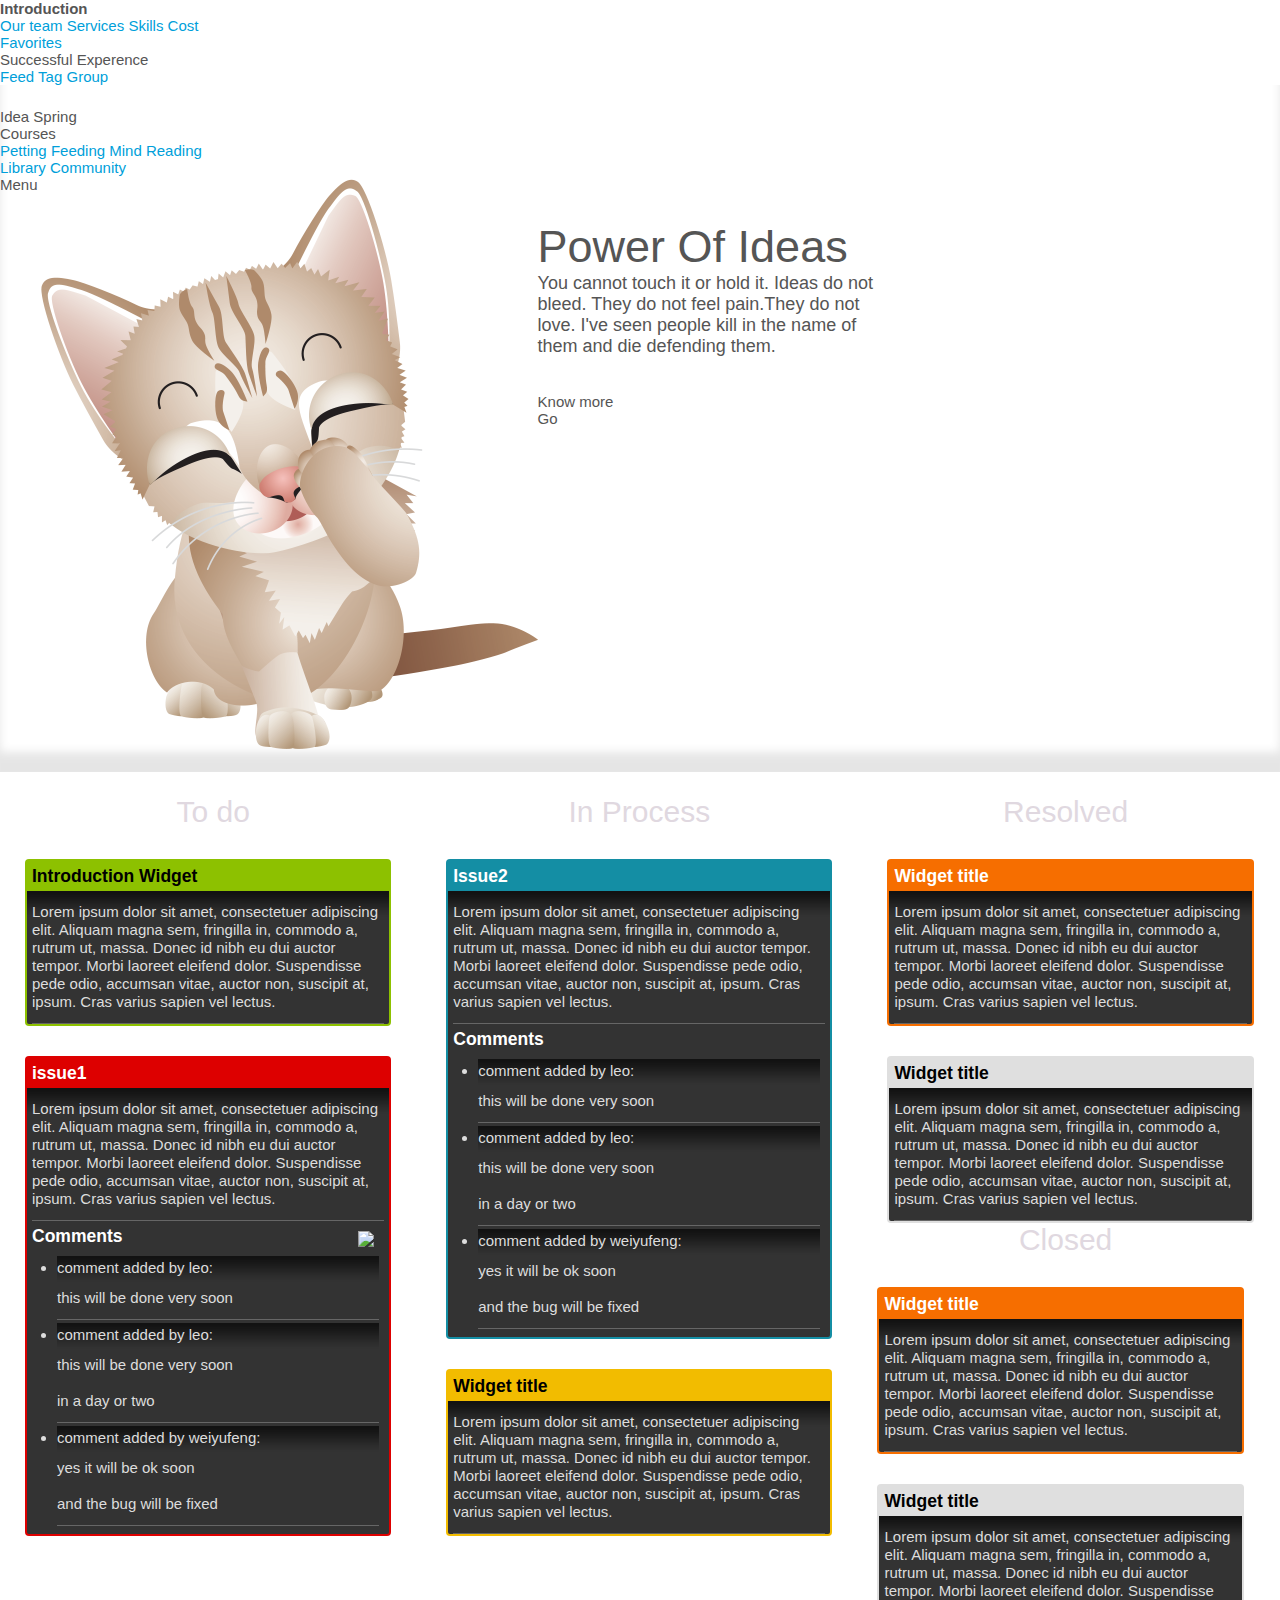
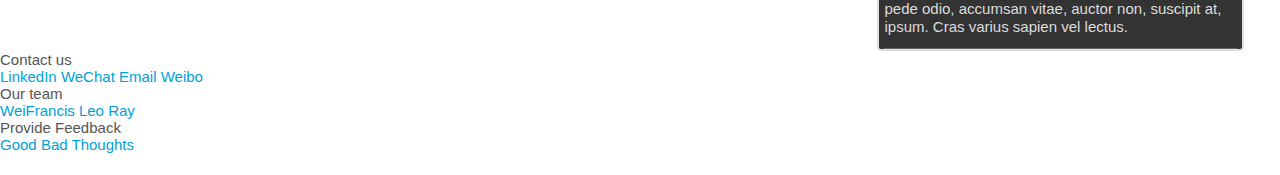
==== commit 01e42ad9: "modify menu content" ====
--- a/index.html
+++ b/index.html
@@ -31,28 +31,31 @@
 </head>
 <body class="">
     <div class="ui large inverted vertical sidebar menu">
-        <a class="active item">
-          Dogs Weekly <span class="ui label">213</span>
-        </a>
-        <a class="item">
-          Joystiq <span class="ui label">113</span>
-        </a>
+
         <div class="item">
-          <b>Archived Feeds</b>
+          <b>Introduction</b>
           <div class="menu">
             <a class="item">
-              Engadget <span class="ui label">11</span>
+              Our team
             </a>
             <a class="item">
-              NY Times Tech Blog <span class="ui label">21</span>
+              Services
+            </a>
+            <a class="item">
+              Skills
+            </a>
+            <a class="item">
+              Cost
             </a>
           </div>
         </div>
+
+
         <a class="item">
           <i class="bookmark icon"></i> Favorites
         </a>
         <div class="ui dropdown item">
-          <i class="add icon"></i> New
+          <i class="add icon"></i> Successful Experence
           <div class="menu">
             <a class="item"><i class="rss icon"></i> Feed</a>
             <a class="item"><i class="tag icon"></i> Tag</a>
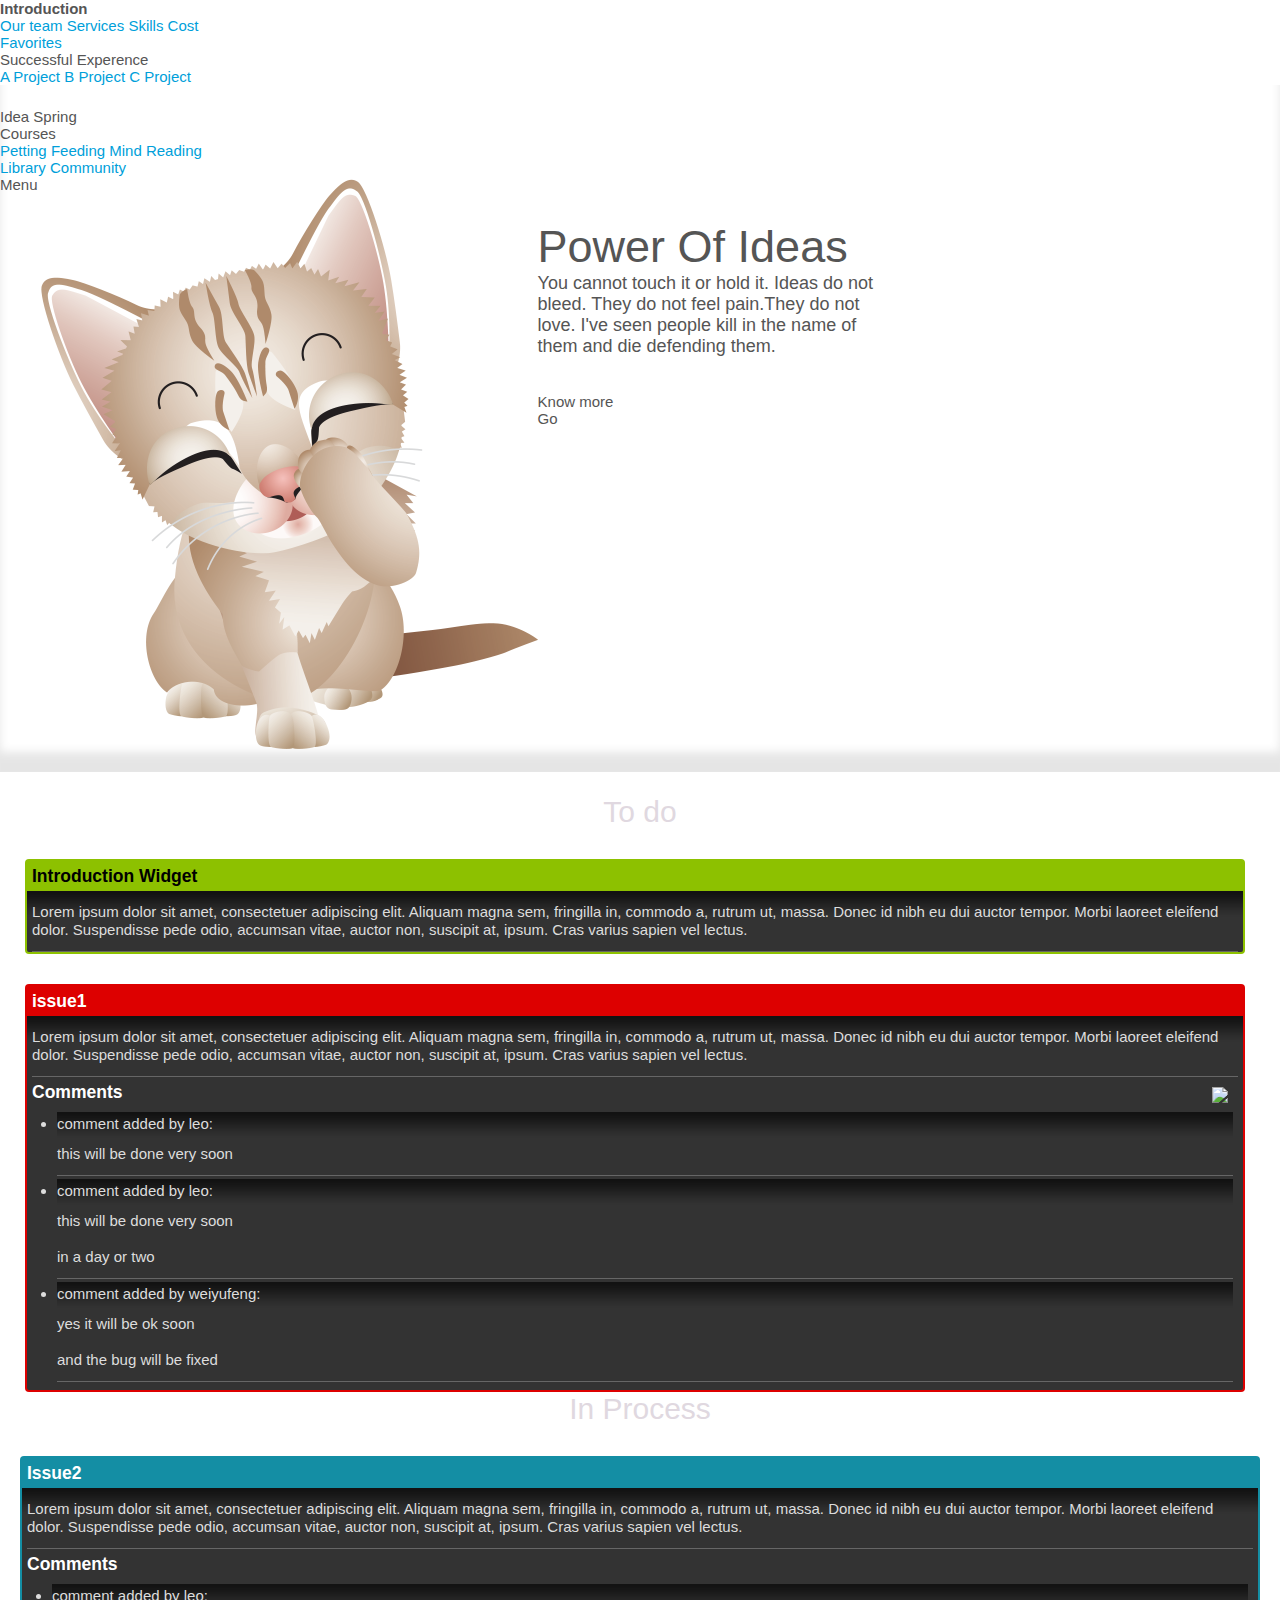
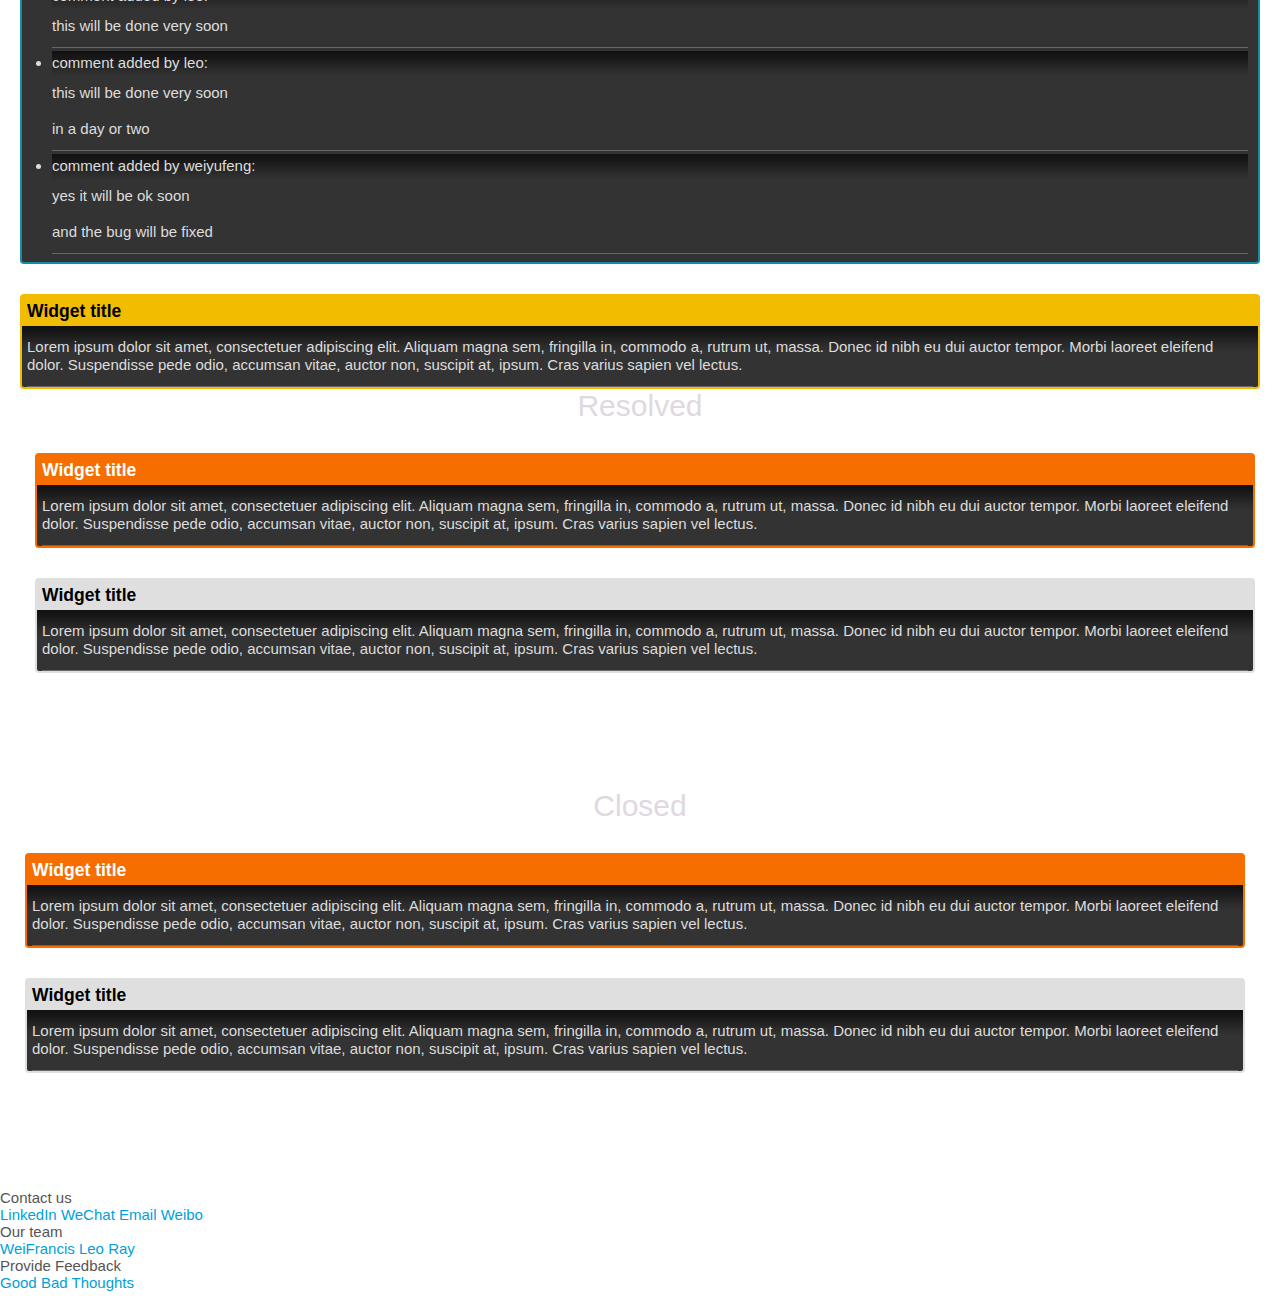
==== commit fdc23ca4: "modify grid body, make it listed as 4 columns, adjust its padding" ====
--- a/index.html
+++ b/index.html
@@ -6,9 +6,9 @@
         
         <link href="inettuts.css" rel="stylesheet" type="text/css" />
         <link rel="stylesheet" type="text/css" href="semantic/packaged/css/semantic.css">
-        <link rel="stylesheet" type="text/css" href="semantic/uncompressed/views/feed.css">
-        
-        <!--
+        <!--<link rel="stylesheet" type="text/css" href="semantic/uncompressed/views/feed.css">
+        
+        
         <script type="text/javascript" src="javascripts/jquery-1.10.2.min.js"></script> -->
         
         <script src="http://cdnjs.cloudflare.com/ajax/libs/jquery/2.0.3/jquery.js"></script>
@@ -30,7 +30,7 @@
 
 </head>
 <body class="">
-    <div class="ui large inverted vertical sidebar menu">
+    <div class="ui large inverted vertical sidebar menu" style="overflow: visible;">
 
         <div class="item">
           <b>Introduction</b>
@@ -52,14 +52,14 @@
 
 
         <a class="item">
-          <i class="bookmark icon"></i> Favorites
+          <i class="add icon"></i> Favorites
         </a>
         <div class="ui dropdown item">
-          <i class="add icon"></i> Successful Experence
+          <i class="bookmark icon"></i> Successful Experence
           <div class="menu">
-            <a class="item"><i class="rss icon"></i> Feed</a>
-            <a class="item"><i class="tag icon"></i> Tag</a>
-            <a class="item"><i class="folder icon"></i> Group</a>
+            <a class="item"><i class="rss icon"></i> A Project</a>
+            <a class="item"><i class="tag icon"></i> B Project</a>
+            <a class="item"><i class="folder icon"></i> C Project</a>
           </div>
         </div>
     </div>
@@ -113,145 +113,146 @@
   </div>
     
 
-    <div id="columns" class="ui inverted page grid stackable relaxed feature segment">
-            
-        <ul id="column1" class="column">
-            <div style="color:#E0D8E0" align="center">
-                <h1>To do</h1>
-            </div>
-
-            <li class="widget color-green" id="intro">
-                <div class="widget-head">
-                    <h3>Introduction Widget</h3>
-                </div>
-                <div class="widget-content">
-                    <p>Lorem ipsum dolor sit amet, consectetuer adipiscing elit. Aliquam magna sem, fringilla in, commodo a, rutrum ut, massa. Donec id nibh eu dui auctor tempor. Morbi laoreet eleifend dolor. Suspendisse pede odio, accumsan vitae, auctor non, suscipit at, ipsum. Cras varius sapien vel lectus.</p>
-                </div>
-            </li>
-
-            <li class="widget color-red" >  
-                <div class="widget-head">
-                    <h3>issue1</h3>
-                </div>
-
-                <div class="widget-content">
-                    <p>Lorem ipsum dolor sit amet, consectetuer adipiscing elit. Aliquam magna sem, fringilla in, commodo a, rutrum ut, massa. Donec id nibh eu dui auctor tempor. Morbi laoreet eleifend dolor. Suspendisse pede odio, accumsan vitae, auctor non, suscipit at, ipsum. Cras varius sapien vel lectus.</p>
-
-                    <div class="comments-head">
-                            
-                            <h3> Comments
-                                <a id="createCmt" href="javascript:void(0)"><img src="img/createbtn.png" style="border:0px"  /></a>
-                            </h3> 
-                            
-                    </div>
-                    
-
-                    <div id="commentstag_issue1" class="comments-content">
-                        <ul>
-                         <li>comment added by leo:
-                            <p>this will be done very soon</p>
-                         </li>
-                         <li>comment added by leo:
-                            <p>this will be done very soon<br></br>in a day or two</p>
-                         </li>
-                         <li>comment added by weiyufeng:
-                            <p>yes it will be ok soon<br> </br>and the bug will be fixed</p>
-                         </li>
-                        </ul>
-                    </div>
-
-                </div>
-            </li>
-            
-        </ul>
-
-        <ul id="column2" class="column">
-            <div style="color:#E0D8E0" align="center">
-                <h1>In Process</h1>
-            </div>
-            <li class="widget color-blue">  
-                <div class="widget-head">
-                    <h3>Issue2</h3>
-                </div>
-                <div class="widget-content">
-                    <p>Lorem ipsum dolor sit amet, consectetuer adipiscing elit. Aliquam magna sem, fringilla in, commodo a, rutrum ut, massa. Donec id nibh eu dui auctor tempor. Morbi laoreet eleifend dolor. Suspendisse pede odio, accumsan vitae, auctor non, suscipit at, ipsum. Cras varius sapien vel lectus.</p>
-
-
-                    <div class="comments-head">
-                            <h3> Comments</h3>
-                    </div>
-
-                    <div id="commentstag_issue2" class="comments-content">
-                        <ul>
-                         <li>comment added by leo:
-                            <p>this will be done very soon</p>
-                         </li>
-                         <li>comment added by leo:
-                            <p>this will be done very soon<br></br>in a day or two</p>
-                         </li>
-                         <li>comment added by weiyufeng:
-                            <p>yes it will be ok soon<br></br> and the bug will be fixed</p>
-                         </li>
-                        </ul>
-                    </div>
-                </div>
-            </li>
-            <li class="widget color-yellow">  
-                <div class="widget-head">
-                    <h3>Widget title</h3>
-                </div>
-                <div class="widget-content">
-                    <p>Lorem ipsum dolor sit amet, consectetuer adipiscing elit. Aliquam magna sem, fringilla in, commodo a, rutrum ut, massa. Donec id nibh eu dui auctor tempor. Morbi laoreet eleifend dolor. Suspendisse pede odio, accumsan vitae, auctor non, suscipit at, ipsum. Cras varius sapien vel lectus.</p>
-                </div>
-            </li>
-        </ul>
-
-
-        <ul id="column3" class="column">
-            <div style="color:#E0D8E0" align="center">
-                <h1>Resolved</h1>
-            </div>
-            <li class="widget color-orange">  
-                <div class="widget-head">
-                    <h3>Widget title</h3>
-                </div>
-                <div class="widget-content">
-                    <p>Lorem ipsum dolor sit amet, consectetuer adipiscing elit. Aliquam magna sem, fringilla in, commodo a, rutrum ut, massa. Donec id nibh eu dui auctor tempor. Morbi laoreet eleifend dolor. Suspendisse pede odio, accumsan vitae, auctor non, suscipit at, ipsum. Cras varius sapien vel lectus.</p>
-                </div>
-            </li>
-            <li class="widget color-white">  
-                <div class="widget-head">
-                    <h3>Widget title</h3>
-                </div>
-                <div class="widget-content">
-                    <p>Lorem ipsum dolor sit amet, consectetuer adipiscing elit. Aliquam magna sem, fringilla in, commodo a, rutrum ut, massa. Donec id nibh eu dui auctor tempor. Morbi laoreet eleifend dolor. Suspendisse pede odio, accumsan vitae, auctor non, suscipit at, ipsum. Cras varius sapien vel lectus.</p>
-                </div>
-            </li>
-        </ul>
-
-
-        <ul id="column4" class="column alignright">
-            <div style="color:#E0D8E0" align="center">
-                <h1>Closed</h1>
-            </div>
-            <li class="widget color-orange">  
-                <div class="widget-head">
-                    <h3>Widget title</h3>
-                </div>
-                <div class="widget-content">
-                    <p>Lorem ipsum dolor sit amet, consectetuer adipiscing elit. Aliquam magna sem, fringilla in, commodo a, rutrum ut, massa. Donec id nibh eu dui auctor tempor. Morbi laoreet eleifend dolor. Suspendisse pede odio, accumsan vitae, auctor non, suscipit at, ipsum. Cras varius sapien vel lectus.</p>
-                </div>
-            </li>
-            <li class="widget color-white">  
-                <div class="widget-head">
-                    <h3>Widget title</h3>
-                </div>
-                <div class="widget-content">
-                    <p>Lorem ipsum dolor sit amet, consectetuer adipiscing elit. Aliquam magna sem, fringilla in, commodo a, rutrum ut, massa. Donec id nibh eu dui auctor tempor. Morbi laoreet eleifend dolor. Suspendisse pede odio, accumsan vitae, auctor non, suscipit at, ipsum. Cras varius sapien vel lectus.</p>
-                </div>
-            </li>
-        </ul>
-        
+    <div id="columns" class="ui inverted page grid stackable segment" style="padding-left: 0%; padding-right: 0%">
+        
+        <div class="ui four column stackable grid">
+
+            <ul id="column1" class="column">
+                <div style="color:#E0D8E0" align="center">
+                    <h1>To do</h1>
+                </div>
+
+                <li class="widget color-green" id="intro">
+                    <div class="widget-head">
+                        <h3>Introduction Widget</h3>
+                    </div>
+                    <div class="widget-content">
+                        <p>Lorem ipsum dolor sit amet, consectetuer adipiscing elit. Aliquam magna sem, fringilla in, commodo a, rutrum ut, massa. Donec id nibh eu dui auctor tempor. Morbi laoreet eleifend dolor. Suspendisse pede odio, accumsan vitae, auctor non, suscipit at, ipsum. Cras varius sapien vel lectus.</p>
+                    </div>
+                </li>
+
+                <li class="widget color-red" >  
+                    <div class="widget-head">
+                        <h3>issue1</h3>
+                    </div>
+
+                    <div class="widget-content">
+                        <p>Lorem ipsum dolor sit amet, consectetuer adipiscing elit. Aliquam magna sem, fringilla in, commodo a, rutrum ut, massa. Donec id nibh eu dui auctor tempor. Morbi laoreet eleifend dolor. Suspendisse pede odio, accumsan vitae, auctor non, suscipit at, ipsum. Cras varius sapien vel lectus.</p>
+
+                        <div class="comments-head">
+                                
+                                <h3> Comments
+                                    <a id="createCmt" href="javascript:void(0)"><img src="img/createbtn.png" style="border:0px"  /></a>
+                                </h3> 
+                                
+                        </div>
+                        
+
+                        <div id="commentstag_issue1" class="comments-content">
+                            <ul>
+                             <li>comment added by leo:
+                                <p>this will be done very soon</p>
+                             </li>
+                             <li>comment added by leo:
+                                <p>this will be done very soon<br></br>in a day or two</p>
+                             </li>
+                             <li>comment added by weiyufeng:
+                                <p>yes it will be ok soon<br> </br>and the bug will be fixed</p>
+                             </li>
+                            </ul>
+                        </div>
+
+                    </div>
+                </li>
+            </ul>
+
+            <ul id="column2" class="column">
+                <div style="color:#E0D8E0" align="center">
+                    <h1>In Process</h1>
+                </div>
+                <li class="widget color-blue">  
+                    <div class="widget-head">
+                        <h3>Issue2</h3>
+                    </div>
+                    <div class="widget-content">
+                        <p>Lorem ipsum dolor sit amet, consectetuer adipiscing elit. Aliquam magna sem, fringilla in, commodo a, rutrum ut, massa. Donec id nibh eu dui auctor tempor. Morbi laoreet eleifend dolor. Suspendisse pede odio, accumsan vitae, auctor non, suscipit at, ipsum. Cras varius sapien vel lectus.</p>
+
+
+                        <div class="comments-head">
+                                <h3> Comments</h3>
+                        </div>
+
+                        <div id="commentstag_issue2" class="comments-content">
+                            <ul>
+                             <li>comment added by leo:
+                                <p>this will be done very soon</p>
+                             </li>
+                             <li>comment added by leo:
+                                <p>this will be done very soon<br></br>in a day or two</p>
+                             </li>
+                             <li>comment added by weiyufeng:
+                                <p>yes it will be ok soon<br></br> and the bug will be fixed</p>
+                             </li>
+                            </ul>
+                        </div>
+                    </div>
+                </li>
+                <li class="widget color-yellow">  
+                    <div class="widget-head">
+                        <h3>Widget title</h3>
+                    </div>
+                    <div class="widget-content">
+                        <p>Lorem ipsum dolor sit amet, consectetuer adipiscing elit. Aliquam magna sem, fringilla in, commodo a, rutrum ut, massa. Donec id nibh eu dui auctor tempor. Morbi laoreet eleifend dolor. Suspendisse pede odio, accumsan vitae, auctor non, suscipit at, ipsum. Cras varius sapien vel lectus.</p>
+                    </div>
+                </li>
+            </ul>
+
+            <ul id="column3" class="column">
+                <div style="color:#E0D8E0" align="center">
+                    <h1>Resolved</h1>
+                </div>
+                <li class="widget color-orange">  
+                    <div class="widget-head">
+                        <h3>Widget title</h3>
+                    </div>
+                    <div class="widget-content">
+                        <p>Lorem ipsum dolor sit amet, consectetuer adipiscing elit. Aliquam magna sem, fringilla in, commodo a, rutrum ut, massa. Donec id nibh eu dui auctor tempor. Morbi laoreet eleifend dolor. Suspendisse pede odio, accumsan vitae, auctor non, suscipit at, ipsum. Cras varius sapien vel lectus.</p>
+                    </div>
+                </li>
+                <li class="widget color-white">  
+                    <div class="widget-head">
+                        <h3>Widget title</h3>
+                    </div>
+                    <div class="widget-content">
+                        <p>Lorem ipsum dolor sit amet, consectetuer adipiscing elit. Aliquam magna sem, fringilla in, commodo a, rutrum ut, massa. Donec id nibh eu dui auctor tempor. Morbi laoreet eleifend dolor. Suspendisse pede odio, accumsan vitae, auctor non, suscipit at, ipsum. Cras varius sapien vel lectus.</p>
+                    </div>
+                </li>
+            </ul>
+
+            <ul id="column4" class="column">
+                <div style="color:#E0D8E0" align="center">
+                    <h1>Closed</h1>
+                </div>
+                <li class="widget color-orange">  
+                    <div class="widget-head">
+                        <h3>Widget title</h3>
+                    </div>
+                    <div class="widget-content">
+                        <p>Lorem ipsum dolor sit amet, consectetuer adipiscing elit. Aliquam magna sem, fringilla in, commodo a, rutrum ut, massa. Donec id nibh eu dui auctor tempor. Morbi laoreet eleifend dolor. Suspendisse pede odio, accumsan vitae, auctor non, suscipit at, ipsum. Cras varius sapien vel lectus.</p>
+                    </div>
+                </li>
+                <li class="widget color-white">  
+                    <div class="widget-head">
+                        <h3>Widget title</h3>
+                    </div>
+                    <div class="widget-content">
+                        <p>Lorem ipsum dolor sit amet, consectetuer adipiscing elit. Aliquam magna sem, fringilla in, commodo a, rutrum ut, massa. Donec id nibh eu dui auctor tempor. Morbi laoreet eleifend dolor. Suspendisse pede odio, accumsan vitae, auctor non, suscipit at, ipsum. Cras varius sapien vel lectus.</p>
+                    </div>
+                </li>
+            </ul>
+        
+        </div>
+
     </div>
     
     <div class="ui inverted teal page grid segment">
--- a/inettuts.css
+++ b/inettuts.css
@@ -39,7 +39,7 @@
 /* Columns section */
 #columns .column {
     float: left;
-    width: 33.3%;
+    /*width: 33.3%; */
 		/* Min-height: */
 		min-height: 400px;
 		height: auto !important; 
@@ -172,6 +172,7 @@
   min-width: 320px;
 }
 
+
 /*******************************
           UI Overrides
 *******************************/
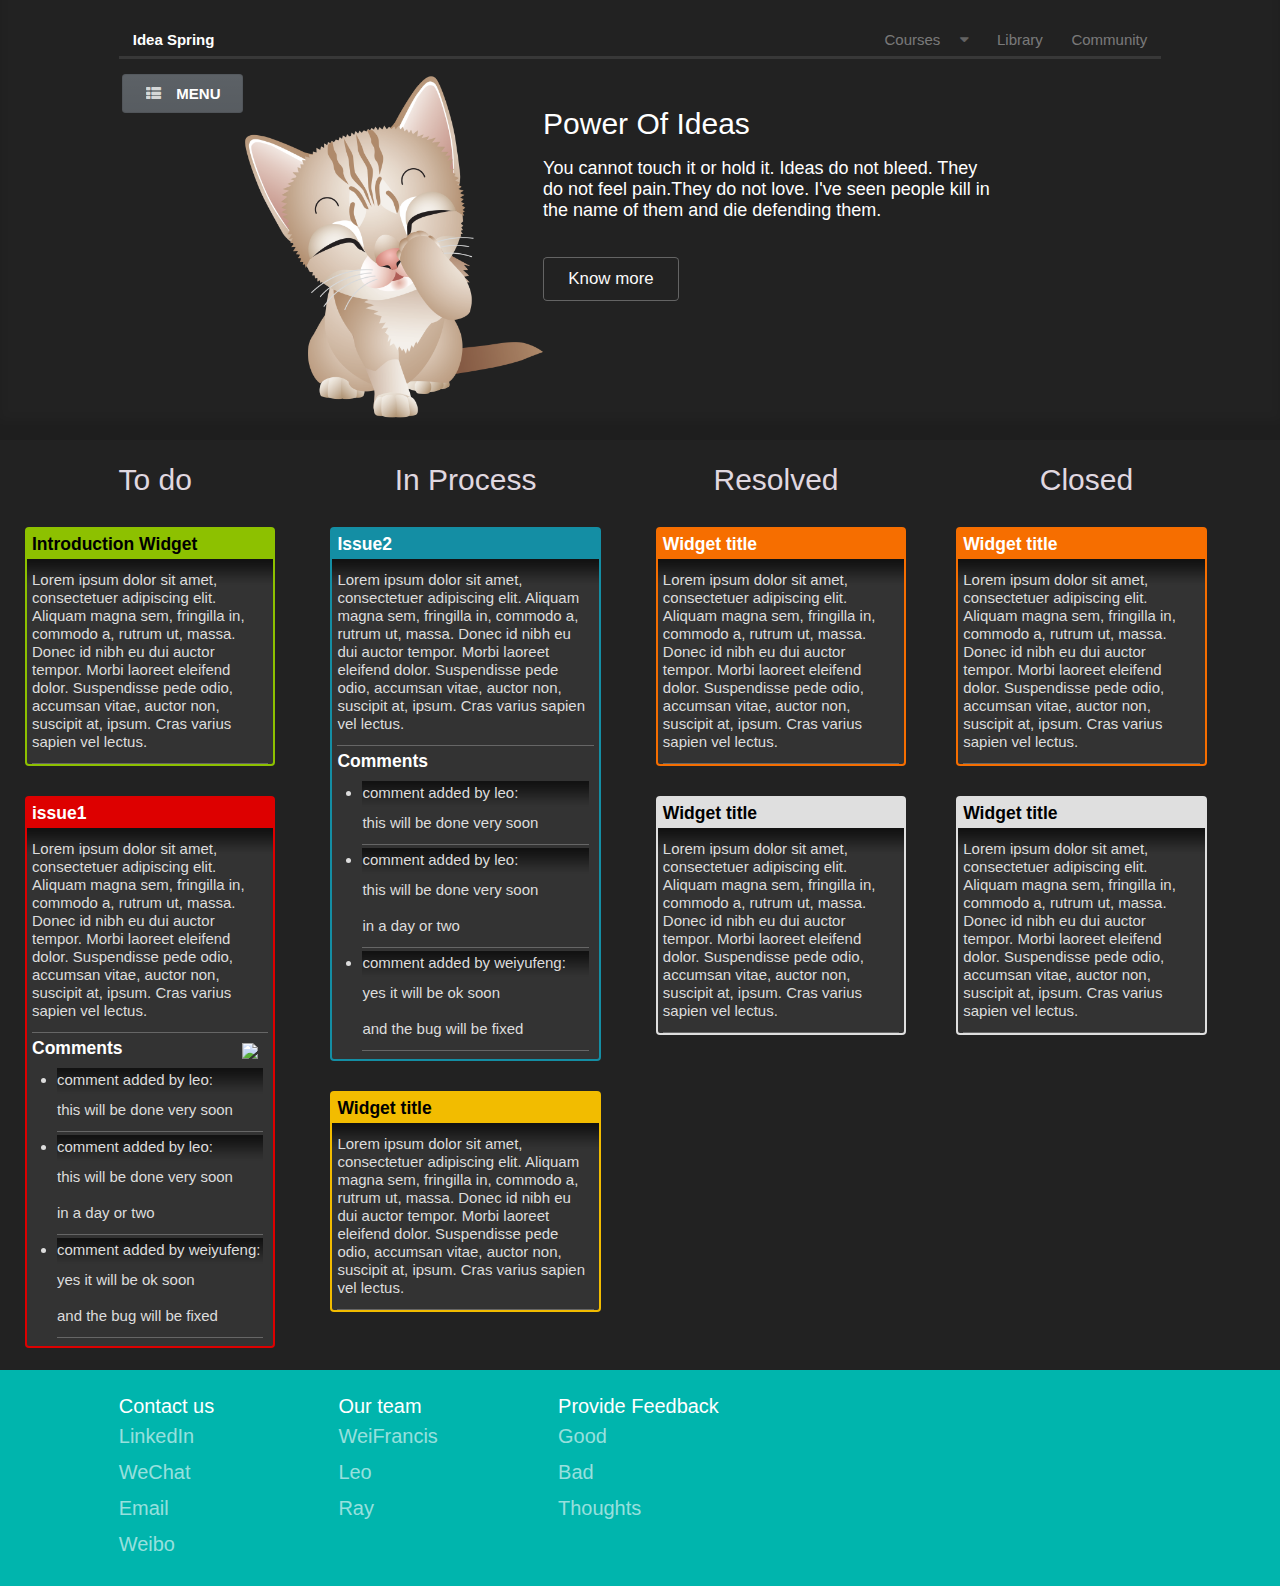
==== commit 3d8edbe0: "Kunagi task track system - tsk7: rebuild the structure of directory on Drag UI" ====
--- a/index.html
+++ b/index.html
@@ -2,10 +2,10 @@
 <html xmlns="http://www.w3.org/1999/xhtml" lang="en">
 <head>
         <meta http-equiv="Content-Type" content="text/html; charset=UTF-8" />
-        <title>iNettuts - Welcome!</title>
-        
-        <link href="inettuts.css" rel="stylesheet" type="text/css" />
-        <link rel="stylesheet" type="text/css" href="semantic/packaged/css/semantic.css">
+        <title>Envators - Welcome</title>
+        
+        <link href="css/inettuts.css" rel="stylesheet" type="text/css" />
+        <link rel="stylesheet" type="text/css" href="packages/semantic/packaged/css/semantic.css">
         <!--<link rel="stylesheet" type="text/css" href="semantic/uncompressed/views/feed.css">
         
         
@@ -14,16 +14,16 @@
         <script src="http://cdnjs.cloudflare.com/ajax/libs/jquery/2.0.3/jquery.js"></script>
         <script src="http://cdnjs.cloudflare.com/ajax/libs/jquery.address/1.6/jquery.address.js"></script>
         
-        <script type="text/javascript" src="semantic/packaged/javascript/semantic.js"></script>
-
-        <script src="feed.js"></script>
+        <script type="text/javascript" src="packages/semantic/packaged/javascript/semantic.js"></script>
+
+        <script src="javascripts/feed.js"></script>
         
 
         
 
         <script type="text/javascript">
         $(function(){
-          $("#models").load("widget-model.html");
+          //$("#models").load("widget-model.html");
           //$("body").append("widget-model.html");
         });
         </script>
@@ -117,7 +117,7 @@
         
         <div class="ui four column stackable grid">
 
-            <ul id="column1" class="column">
+            <ul id="column1" class="column_entity">
                 <div style="color:#E0D8E0" align="center">
                     <h1>To do</h1>
                 </div>
@@ -166,7 +166,7 @@
                 </li>
             </ul>
 
-            <ul id="column2" class="column">
+            <ul id="column2" class="column_entity">
                 <div style="color:#E0D8E0" align="center">
                     <h1>In Process</h1>
                 </div>
@@ -207,7 +207,7 @@
                 </li>
             </ul>
 
-            <ul id="column3" class="column">
+            <ul id="column3" class="column_entity">
                 <div style="color:#E0D8E0" align="center">
                     <h1>Resolved</h1>
                 </div>
@@ -229,7 +229,7 @@
                 </li>
             </ul>
 
-            <ul id="column4" class="column">
+            <ul id="column4" class="column_entity">
                 <div style="color:#E0D8E0" align="center">
                     <h1>Closed</h1>
                 </div>
@@ -294,8 +294,8 @@
     <div id="models" style="display:none"></div>
 
     <script type="text/javascript" src="http://jqueryjs.googlecode.com/files/jquery-1.2.6.min.js"></script>
-    <script type="text/javascript" src="JQuery/jquery-ui-personalized-1.6rc2.min.js"></script>
-    <script type="text/javascript" src="inettuts.js"></script>
+    <script type="text/javascript" src="javascripts/jquery-ui-personalized-1.6rc2.min.js"></script>
+    <script type="text/javascript" src="javascripts/inettuts.js"></script>
 
 
 </body>
--- a/css/inettuts.css
+++ b/css/inettuts.css
@@ -0,0 +1,348 @@
+/* Reset */
+body,img,p,h1,h2,h3,h4,h5,h6,ul,ol {margin:0; padding:0; list-style:none; border:none;}
+/* End Reset */
+
+body {font-size:0.8em; font-family:Arial,Verdana,Sans-Serif; background: #FCFCFC;}
+a {color:white;}
+
+/* Colors */
+.color-yellow {background:#f2bc00;}
+.color-red    {background:#dd0000;}
+.color-blue   {background:#148ea4;}
+.color-white  {background:#dfdfdf;}
+.color-orange {background:#f66e00;}
+.color-green  {background:#8dc100;}
+.color-yellow h3,
+.color-white h3,
+.color-green h3
+	{color:#000;}
+.color-red h3,
+.color-blue h3,
+.color-orange h3
+	{color:#FFF;}
+/* End Colors */
+
+/* Head section */
+#head {
+/*    background: #000 url(../img/head-bg.png) repeat-x;*/
+    height: 100px;
+}
+#head h1 {
+    line-height: 100px;
+    color: #222222;
+    text-align: center;
+/*    background: url(../img/inettuts.png) no-repeat center;*/
+    text-indent: -9999em
+}
+/* End Head Section */
+
+/* Columns section */
+#columns .column_entity {
+    float: left;
+    width: 25%; 
+		/* Min-height: */
+		min-height: 400px;
+		height: auto !important; 
+		height: 400px;
+}
+
+#columns .column_entity .alignright{
+    position: right;
+    width: 33.3%;
+        /* Min-height: */
+        min-height: 400px;
+        height: auto !important; 
+        height: 400px;
+        
+}
+
+/* Column dividers (background-images) : */
+	#columns #column1 { /*background: url(../img/column-bg-left.png) no-repeat right top;*/ }
+	#columns #column3 { /*background: url(../img/column-bg-right.png) no-repeat left top;*/ }
+    #columns #column4 { /*background: url(../img/column-bg-right.png) no-repeat left top;*/ }
+	
+#columns #column1 .widget { margin: 30px 35px 0 25px; }
+#columns #column3 .widget { margin: 30px 25px 0 35px; }
+#columns #column4 .widget { margin: 30px 35px 0 25px; }
+#columns .widget {
+    margin: 30px 20px 0 20px;
+    padding: 2px;
+    -moz-border-radius: 4px;
+    -webkit-border-radius: 4px;
+}
+#columns .widget .widget-head {
+    color: #000;
+    overflow: hidden;
+    width: 100%;
+    height: 30px;
+    line-height: 30px;
+}
+#columns .widget .widget-head h3 {
+    padding: 0 5px;
+    float: left;
+}
+#columns .widget .widget-content {
+    background: #333 url(../img/widget-content-bg.png) repeat-x;
+    padding: 0 5px;
+    color: #DDD;
+    -moz-border-radius-bottomleft: 2px;
+    -moz-border-radius-bottomright: 2px;
+    -webkit-border-bottom-left-radius: 2px;
+    -webkit-border-bottom-right-radius: 2px;
+    line-height: 1.2em;
+    overflow: hidden;
+}
+
+#columns .widget .widget-content p {
+    padding: 0.8em 0;
+    border-bottom: 1px solid #666;
+}
+#columns .widget .widget-content img {
+    float: right;
+    margin: 10px;
+    border: 1px solid #FFF;
+}
+#columns .widget .widget-content pre {
+    padding: 0.5em 5px;
+    color: #EEE;
+    font-size: 12px;
+}
+#columns .widget .widget-content ul {
+    padding: 5px 0 5px 20px;
+    list-style: disc;
+}
+#columns .widget .widget-content ul li {padding: 3px 0;}
+#columns .widget .widget-content ul.images {
+    padding: 7px 0 0 0;
+    list-style: none;
+    height: 1%;
+}
+#columns .widget .widget-content ul.images li {
+    display: inline;
+    float: left;
+}
+#columns .widget .widget-content ul.images img {
+    display: inline;
+    float: left;
+    margin: 0 0 7px 7px;
+}
+#columns .widget .widget-content .comments-head{
+    color: #000;
+    overflow: hidden;
+    width: 100%;
+    height: 30px;
+    line-height: 30px;
+}
+#columns .widget .widget-content .comments-content{
+    padding: 0 5px;
+    color: #DDD;
+    -moz-border-radius-bottomleft: 2px;
+    -moz-border-radius-bottomright: 2px;
+    -webkit-border-bottom-left-radius: 2px;
+    -webkit-border-bottom-right-radius: 2px;
+    line-height: 1.2em;
+    overflow: hidden;
+}
+#columns .widget .widget-content .comments-content ul li{
+    background: #333 url(../img/widget-content-bg.png) repeat-x;
+}
+/* End Columns section */
+
+/*******************************
+          UI Overrides
+*******************************/
+
+/*******************************
+            Global
+*******************************/
+
+html,
+body {
+  font-size: 15px;
+  height: 100%;
+}
+
+body {
+  font-family: "Open Sans", "Helvetica Neue", "Helvetica", "Arial", sans-serif;
+  background: #FFFFFF;
+  margin: 0px;
+  padding: 0px;
+  color: #555555;
+  text-rendering: optimizeLegibility;
+  min-width: 320px;
+}
+
+
+/*******************************
+          UI Overrides
+*******************************/
+
+.ui.header {
+  font-family: 'Source Sans Pro', "Helvetica Neue", "Helvetica", "Arial", sans-serif;
+}
+
+.ui.header,
+h1,
+h2 {
+  font-weight: normal !important;
+}
+
+h1.ui.header {
+  font-size: 3em;
+}
+
+h4.ui.header,
+h5.ui.header,
+.ui.icon.header {
+  font-weight: bold !important;
+}
+
+.ui.button {
+  font-weight: normal;
+  text-decoration: none;
+}
+
+a {
+  color: #009FDA;
+  text-decoration: none;
+  -webkit-transition: color 0.3s ease;
+  transition: color 0.3s ease;
+}
+
+a:hover {
+  color: #00BAFF;
+}
+
+p a {
+  font-weight: bold;
+}
+
+/*******************************
+            Global
+*******************************/
+
+.menu .right.menu > .mobile.item {
+  display: none;
+}
+
+.ui.page.grid.segment {
+  padding-top: 1.5rem;
+  padding-bottom: 1.5rem;
+}
+
+.masthead.segment {
+  background-image: url(../img/bg.jpg);
+  -webkit-background-size: cover;
+  background-size: cover;
+  margin: 0em;
+  padding-top: 4rem;
+  overflow: hidden;
+  -webkit-box-shadow: 0 -20px 10px 0 rgba(0, 0, 0, 0.1) inset !important;
+  box-shadow: 0 -20px 10px 0 rgba(0, 0, 0, 0.1) inset !important;
+}
+
+.masthead.segment .column_entity {
+  position: relative;
+}
+
+.masthead.segment .information {
+  margin: 3em 1em 1em 280px;
+}
+
+.masthead.segment .information p {
+  max-width: 600px;
+  margin: 0em 0px 2em 0em;
+  font-size: 1.2em;
+}
+
+.masthead.segment h1.ui.header .sub {
+  font-size: 0.7em;
+}
+
+.masthead.segment .image {
+  /*position: absolute;*/
+  top: 0%;
+  left: 0%;
+}
+
+.overview .divided.grid .header + p {
+  min-height: 100px;
+}
+
+.ui.shape .icon,
+.link.list .icon {
+  margin: 0em;
+  padding: 0em;
+}
+
+.ui.cube.shape .side {
+  background-color: transparent;
+}
+
+/*******************************
+          Responsive
+*******************************/
+
+/* Mobile Only */
+
+@media only screen and (max-width : 768px) {
+  .ui.page.grid.segment {
+    padding-top: 2rem;
+    padding-bottom: 2rem;
+  }
+
+  .menu .right.menu > .item {
+    display: none;
+  }
+
+  .menu .right.menu > .mobile.item {
+    display: block;
+  }
+
+  h1.ui.header {
+    font-size: 1.5em;
+  }
+
+  .masthead.segment {
+    -webkit-background-size: auto;
+    background-size: auto;
+  }
+
+  .masthead.segment .information {
+    margin-left: 190px;
+  }
+
+  .masthead.segment .image {
+    bottom: -65px;
+    width: 150px;
+  }
+
+  .masthead.segment .button {
+    font-size: 1rem;
+  }
+
+  .overview .divided.grid .header .icon {
+    font-size: 1.5em;
+  }
+
+  .overview .divided.grid .header + p {
+    min-height: 0px;
+  }
+
+  .masthead.segment .column_entity {
+    font-size: 0.7rem;
+  }
+
+  .masthead.segment .column_entity p {
+    display: none;
+  }
+
+  .selection.list .right.floated {
+    display: none;
+  }
+}
+
+@media only screen and (max-width : 1000px) {
+
+}
+
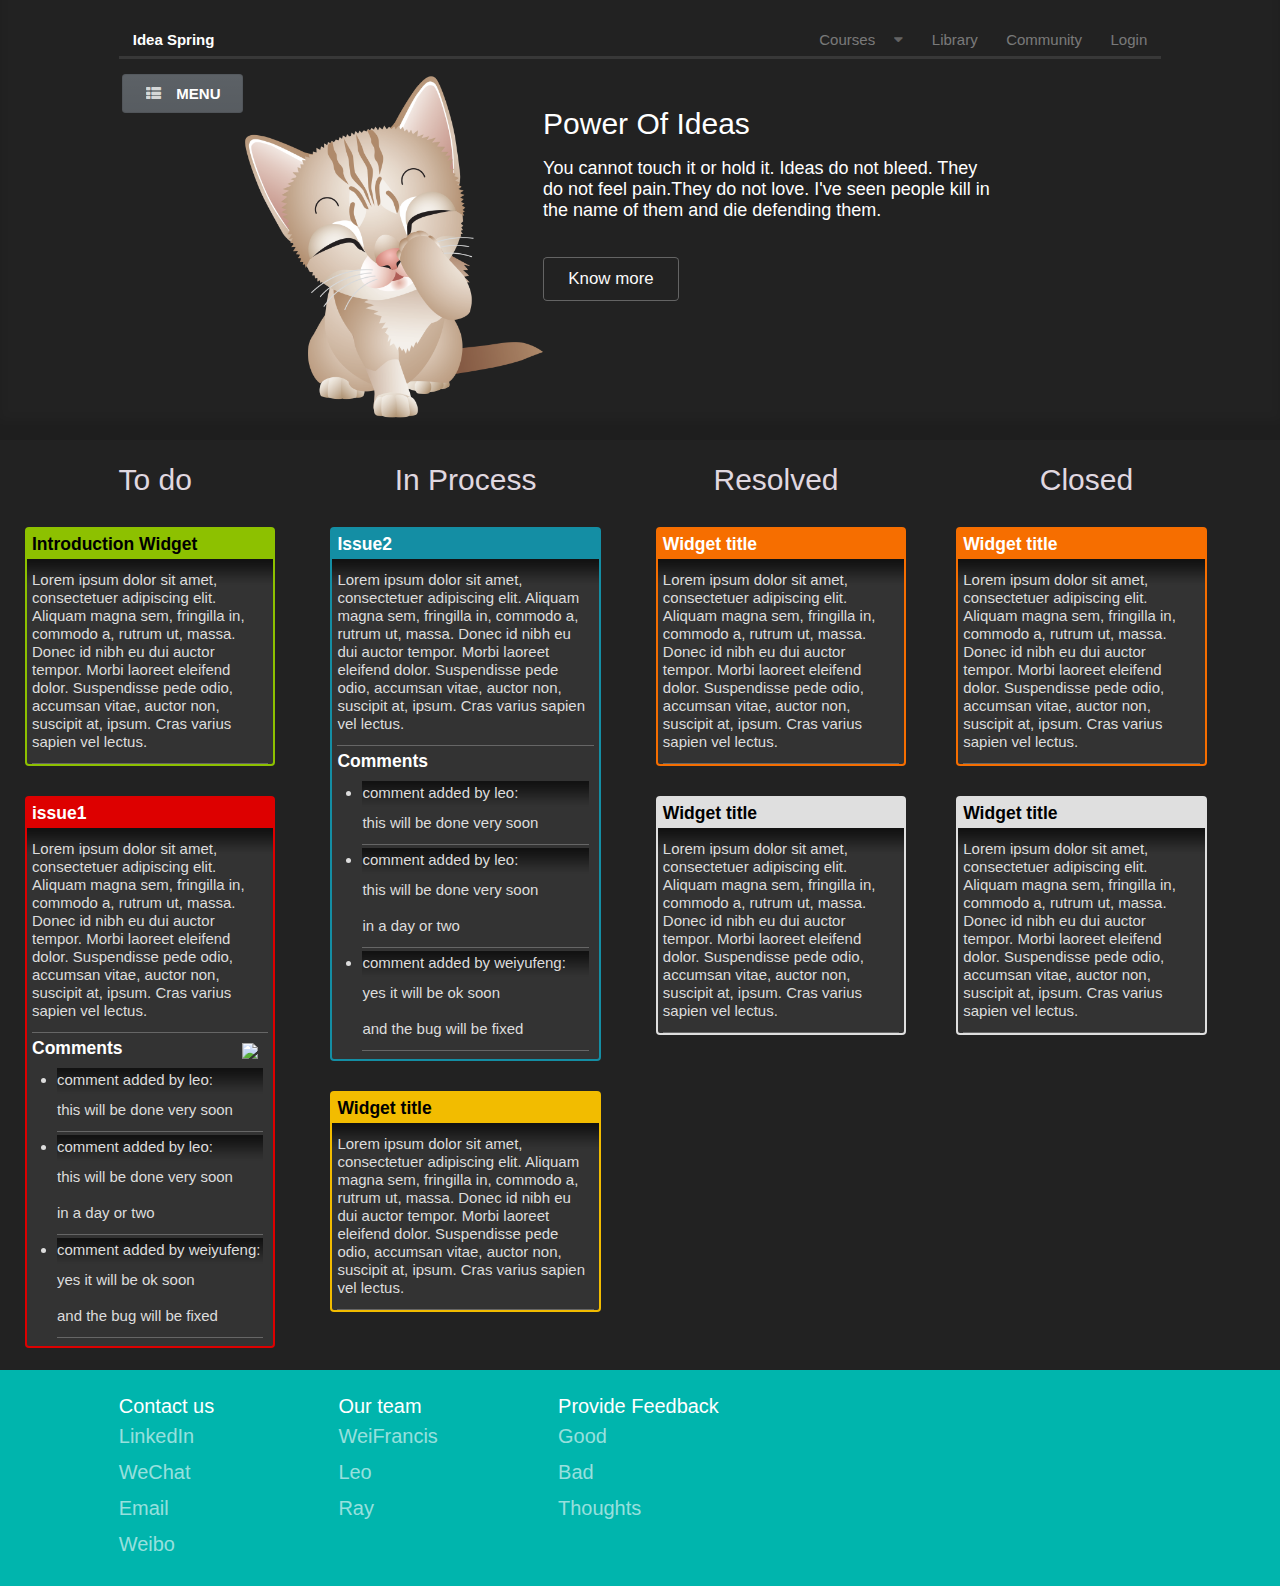
==== commit 48bf8798: "Merge pull request #2 from developerleo/feature_loginUI" ====
--- a/index.html
+++ b/index.html
@@ -90,6 +90,7 @@
           </div>
           <a class="item">Library</a>
           <a class="item">Community</a>
+          <a class="item" href="pages/login.html">Login</a>
         </div>
       </div>
 
